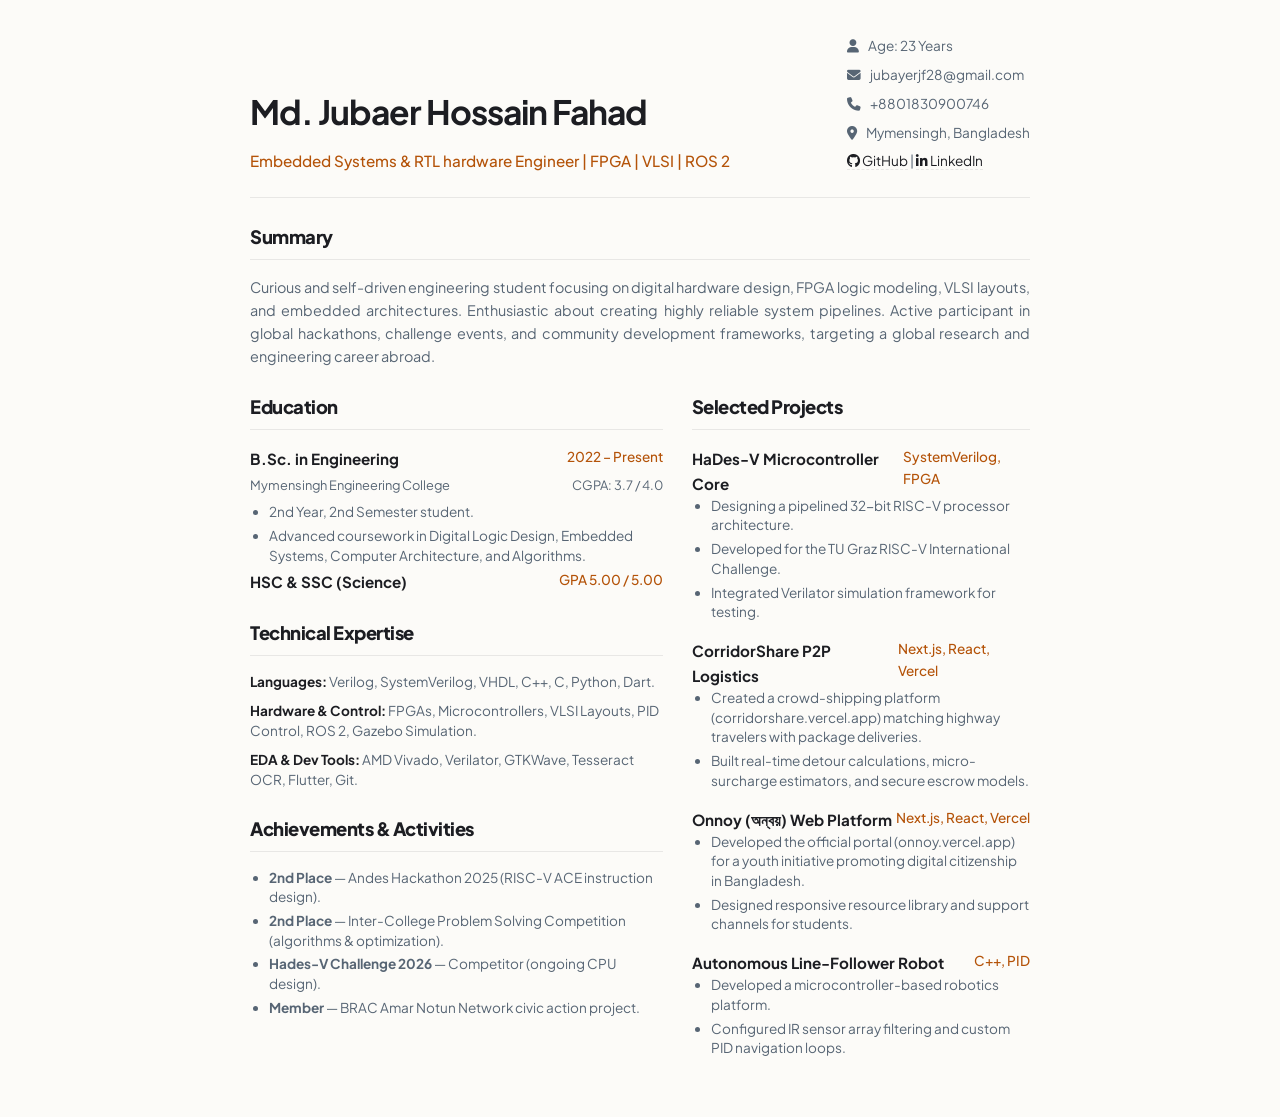
==== cv_print.html @ bd0b230e "Add print-optimized CV HTML template" ====
<!DOCTYPE html>
<html lang="en">
<head>
  <meta charset="UTF-8">
  <meta name="viewport" content="width=device-width, initial-scale=1.0">
  <title>Md. Jubaer Hossain Fahad - CV</title>
  
  <!-- FontAwesome Icons -->
  <link rel="stylesheet" href="https://cdnjs.cloudflare.com/ajax/libs/font-awesome/6.4.0/css/all.min.css">
  
  <!-- Link Custom Stylesheet -->
  <link rel="stylesheet" href="styles.css">
  
  <style>
    body {
      background: #fcfbf8 !important; /* Cream paper white for light theme */
      color: #111216 !important;
      padding: 0 !important;
      margin: 0 !important;
      display: flex;
      justify-content: center;
      align-items: flex-start;
      min-height: 100vh;
      font-family: "Plus Jakarta Sans", sans-serif;
    }
    
    .cv-paper {
      width: 100% !important;
      max-width: 850px !important;
      background: #fcfbf8 !important;
      border: none !important;
      border-radius: 0 !important;
      padding: 2.2rem !important; /* Slightly reduced padding */
      box-shadow: none !important;
    }

    .cv-header {
      padding-bottom: 1.5rem !important;
      margin-bottom: 1.5rem !important;
      gap: 1rem !important;
    }

    .cv-name-title h2 {
      font-size: 2.1rem !important;
    }

    .cv-section {
      margin-bottom: 1.5rem !important; /* Reduced section margins */
    }

    .cv-section-title {
      font-size: 1.15rem !important;
      padding-bottom: 0.4rem !important;
      margin-bottom: 1rem !important;
    }

    .cv-summary {
      font-size: 0.9rem !important;
      line-height: 1.6 !important;
    }

    .cv-grid {
      gap: 1.8rem !important; /* Slightly reduced column gap */
    }

    .cv-item {
      margin-bottom: 1rem !important; /* Reduced item margins */
    }

    .cv-item-header {
      font-size: 0.95rem !important;
    }

    .cv-item-sub {
      font-size: 0.8rem !important;
      margin-bottom: 0.4rem !important;
    }

    .cv-item-bullets li {
      font-size: 0.85rem !important;
      margin-bottom: 0.25rem !important;
      line-height: 1.45 !important;
    }

    .cv-skills-category {
      font-size: 0.85rem !important;
      margin-bottom: 0.6rem !important;
      line-height: 1.45 !important;
    }

    /* Print styling to optimize layout spacing */
    @media print {
      body {
        background: #ffffff !important;
      }
      .cv-paper {
        background: #ffffff !important;
        padding: 2rem !important;
      }
    }
  </style>
</head>
<body>
  <div class="cv-paper">
    <div class="cv-header">
      <div class="cv-name-title">
        <h2>Md. Jubaer Hossain Fahad</h2>
        <p>Embedded Systems & RTL hardware Engineer | FPGA | VLSI | ROS 2</p>
      </div>
      <div class="cv-meta">
        <div><i class="fa-solid fa-user" style="margin-right: 0.4rem;"></i> Age: 23 Years</div>
        <div><i class="fa-solid fa-envelope" style="margin-right: 0.4rem;"></i> jubayerjf28@gmail.com</div>
        <div><i class="fa-solid fa-phone" style="margin-right: 0.4rem;"></i> +8801830900746</div>
        <div><i class="fa-solid fa-location-dot" style="margin-right: 0.4rem;"></i> Mymensingh, Bangladesh</div>
        <div>
          <a href="https://github.com/JFJubayer" target="_blank" rel="noopener noreferrer"><i class="fa-brands fa-github"></i> GitHub</a> | 
          <a href="https://linkedin.com/in/jubaer-fahad-0aabab33a" target="_blank" rel="noopener noreferrer"><i class="fa-brands fa-linkedin-in"></i> LinkedIn</a>
        </div>
      </div>
    </div>

    <div class="cv-section">
      <div class="cv-section-title">Summary</div>
      <div class="cv-summary">
        Curious and self-driven engineering student focusing on digital hardware design, FPGA logic modeling, VLSI layouts, and embedded architectures. Enthusiastic about creating highly reliable system pipelines. Active participant in global hackathons, challenge events, and community development frameworks, targeting a global research and engineering career abroad.
      </div>
    </div>

    <div class="cv-grid">
      <div>
        <div class="cv-section">
          <div class="cv-section-title">Education</div>
          <div class="cv-item">
            <div class="cv-item-header">
              <span>B.Sc. in Engineering</span>
              <span>2022 – Present</span>
            </div>
            <div class="cv-item-sub">
              <span>Mymensingh Engineering College</span>
              <span>CGPA: 3.7 / 4.0</span>
            </div>
            <ul class="cv-item-bullets">
              <li>2nd Year, 2nd Semester student.</li>
              <li>Advanced coursework in Digital Logic Design, Embedded Systems, Computer Architecture, and Algorithms.</li>
            </ul>
          </div>
          <div class="cv-item" style="margin-top: -0.75rem;">
            <div class="cv-item-header">
              <span>HSC & SSC (Science)</span>
              <span>GPA 5.00 / 5.00</span>
            </div>
          </div>
        </div>

        <div class="cv-section">
          <div class="cv-section-title">Technical Expertise</div>
          <div class="cv-skills-category">
            <strong>Languages:</strong> Verilog, SystemVerilog, VHDL, C++, C, Python, Dart.
          </div>
          <div class="cv-skills-category">
            <strong>Hardware & Control:</strong> FPGAs, Microcontrollers, VLSI Layouts, PID Control, ROS 2, Gazebo Simulation.
          </div>
          <div class="cv-skills-category">
            <strong>EDA & Dev Tools:</strong> AMD Vivado, Verilator, GTKWave, Tesseract OCR, Flutter, Git.
          </div>
        </div>

        <div class="cv-section" style="margin-bottom: 0;">
          <div class="cv-section-title">Achievements & Activities</div>
          <ul class="cv-item-bullets">
            <li><strong>2nd Place</strong> — Andes Hackathon 2025 (RISC-V ACE instruction design).</li>
            <li><strong>2nd Place</strong> — Inter-College Problem Solving Competition (algorithms & optimization).</li>
            <li><strong>Hades-V Challenge 2026</strong> — Competitor (ongoing CPU design).</li>
            <li><strong>Member</strong> — BRAC Amar Notun Network civic action project.</li>
          </ul>
        </div>
      </div>

      <div>
        <div class="cv-section" style="margin-bottom: 0;">
          <div class="cv-section-title">Selected Projects</div>
          
          <div class="cv-item">
            <div class="cv-item-header">
              <span>HaDes-V Microcontroller Core</span>
              <span>SystemVerilog, FPGA</span>
            </div>
            <ul class="cv-item-bullets">
              <li>Designing a pipelined 32-bit RISC-V processor architecture.</li>
              <li>Developed for the TU Graz RISC-V International Challenge.</li>
              <li>Integrated Verilator simulation framework for testing.</li>
            </ul>
          </div>

          <div class="cv-item">
            <div class="cv-item-header">
              <span>CorridorShare P2P Logistics</span>
              <span>Next.js, React, Vercel</span>
            </div>
            <ul class="cv-item-bullets">
              <li>Created a crowd-shipping platform (corridorshare.vercel.app) matching highway travelers with package deliveries.</li>
              <li>Built real-time detour calculations, micro-surcharge estimators, and secure escrow models.</li>
            </ul>
          </div>

          <div class="cv-item">
            <div class="cv-item-header">
              <span>Onnoy (অন্বয়) Web Platform</span>
              <span>Next.js, React, Vercel</span>
            </div>
            <ul class="cv-item-bullets">
              <li>Developed the official portal (onnoy.vercel.app) for a youth initiative promoting digital citizenship in Bangladesh.</li>
              <li>Designed responsive resource library and support channels for students.</li>
            </ul>
          </div>

          <div class="cv-item" style="margin-bottom: 0;">
            <div class="cv-item-header">
              <span>Autonomous Line-Follower Robot</span>
              <span>C++, PID</span>
            </div>
            <ul class="cv-item-bullets">
              <li>Developed a microcontroller-based robotics platform.</li>
              <li>Configured IR sensor array filtering and custom PID navigation loops.</li>
            </ul>
          </div>
        </div>
      </div>
    </div>
  </div>
</body>
</html>
---- styles.css ----
/* ----------------------------------------------------
   HUMAN-CENTRIC STORYTELLING PORTFOLIO THEME
   ---------------------------------------------------- */

@import url('https://fonts.googleapis.com/css2?family=Plus+Jakarta+Sans:ital,wght@0,200..800;1,200..800&family=Inter:wght@300..900&family=JetBrains+Mono:ital,wght@0,100..800;1,100..800&display=swap');

:root {
  /* Warm Tactile Light Mode (Default) */
  --bg-base: #fcfbf8;           /* Cream paper white */
  --bg-surface: #f6f4ed;        /* Soft eggshell card background */
  --bg-panel: #edeae0;          /* Tactical gray-beige */
  --bg-panel-light: #e1ddce;    /* Active sub-cards */
  --bg-header: rgba(252, 251, 248, 0.85); /* Glass cream */
  --shadow-header: rgba(0, 0, 0, 0.05);  /* Light soft shadow */
  
  --color-bronze: #b45309;      /* Deeper amber-bronze for high contrast */
  --color-bronze-glow: rgba(180, 83, 9, 0.12);
  --color-terracotta: #9a3412;  /* Deeper terracotta-rust */
  --color-terracotta-glow: rgba(154, 52, 18, 0.12);
  --color-green: #047857;       /* Rich dark emerald green */
  --color-cream: #1e2025;       /* Inverted for text base */
  --color-accent-soft: rgba(180, 83, 9, 0.06);
  
  --text-main: #1c1d22;         /* Solid charcoal slate */
  --text-muted: #576574;        /* Dark gray sepia reading text */
  --text-dark: #fcfbf8;
  
  /* Typography */
  --font-heading: 'Plus Jakarta Sans', sans-serif;
  --font-body: 'Inter', sans-serif;
  --font-mono: 'JetBrains Mono', monospace;
  
  /* Layout tokens */
  --border-radius-sm: 6px;      /* Soft, human-friendly corners */
  --border-radius-md: 12px;
  --border-radius-lg: 20px;
  --transition-fast: 0.2s ease;
  --transition-normal: 0.4s cubic-bezier(0.16, 1, 0.3, 1);
  --container-max-width: 1200px;
  --panel-border: 1px solid rgba(0, 0, 0, 0.08);
  
  /* Dynamic Contrast Tokens */
  --badge-bg: rgba(0, 0, 0, 0.025);
  --badge-border: 1px solid rgba(0, 0, 0, 0.06);
  --dashed-border: 1px dashed rgba(0, 0, 0, 0.08);
  --border-heavy: 1.5px solid rgba(0, 0, 0, 0.08);
  --text-completed: rgba(0, 0, 0, 0.35);
  --bg-footer: #edeae0;
}

/* Dark mode custom variables */
.dark-theme {
  --bg-base: #111216;           /* Deep warm slate black */
  --bg-surface: #17191d;        /* Soft charcoal slate */
  --bg-panel: #1e2025;          /* Warm card gray-deck */
  --bg-panel-light: #262930;    /* Interactive elements */
  --bg-header: rgba(17, 18, 22, 0.85); /* Glass warm slate */
  --shadow-header: rgba(0, 0, 0, 0.4);  /* Deep dark shadow */
  
  --color-bronze: #d97706;      /* Main active bronze accent */
  --color-bronze-glow: rgba(217, 119, 6, 0.15);
  --color-terracotta: #c2410c;  /* Supporting warm terracotta orange */
  --color-terracotta-glow: rgba(194, 65, 12, 0.15);
  --color-green: #10b981;       /* Nominal green */
  --color-cream: #f8fafc;       /* Eggshell white text */
  --color-accent-soft: rgba(217, 119, 6, 0.06);
  
  --text-main: #f1f5f9;         /* Creamy warm white */
  --text-muted: #94a3b8;        /* Soft gray-blue readings */
  --text-dark: #111216;
  
  --panel-border: 1px solid rgba(255, 255, 255, 0.05);
  
  /* Dynamic Contrast Tokens */
  --badge-bg: rgba(255, 255, 255, 0.03);
  --badge-border: 1px solid rgba(255, 255, 255, 0.08);
  --dashed-border: 1px dashed rgba(255, 255, 255, 0.08);
  --border-heavy: 1.5px solid rgba(255, 255, 255, 0.08);
  --text-completed: rgba(255, 255, 255, 0.25);
  --bg-footer: #0d0d10;
}

/* Fluid transition rule for smooth theme swapping */
body, section, header, footer, .hud-panel, .project-card, .timeline-card, .blog-card, .cv-paper, .academic-box, .badge, .btn, a, h1, h2, h3, h4, h5, p, span, li, input, textarea {
  transition: background-color 0.4s ease, border-color 0.4s ease, color 0.4s ease, box-shadow 0.4s ease;
}

/* Theme toggle button styling (Light/Default Mode first) */
.theme-toggle-btn {
  background: rgba(0, 0, 0, 0.04);
  border: 1px solid rgba(0, 0, 0, 0.08);
  border-radius: var(--border-radius-sm);
  color: var(--text-muted);
  width: 34px;
  height: 34px;
  display: inline-flex;
  align-items: center;
  justify-content: center;
  cursor: pointer;
  transition: var(--transition-fast);
  margin: 0 0.5rem;
}

.theme-toggle-btn:hover {
  background: rgba(0, 0, 0, 0.08);
  color: var(--color-bronze);
  border-color: rgba(180, 83, 9, 0.25);
}

.dark-theme .theme-toggle-btn {
  background: rgba(255, 255, 255, 0.04);
  border: 1px solid rgba(255, 255, 255, 0.08);
  color: var(--text-muted);
}

.dark-theme .theme-toggle-btn:hover {
  background: rgba(255, 255, 255, 0.08);
  color: var(--color-bronze);
}

.mobile-theme-btn {
  width: 100%;
  height: 44px;
  display: flex;
  align-items: center;
  justify-content: center;
  gap: 0.6rem;
  font-family: var(--font-heading);
  font-weight: 600;
  font-size: 0.95rem;
  margin: 1rem 0 0 0;
}

/* ----------------------------------------------------
   BASE STYLES & RESET
   ---------------------------------------------------- */
* {
  box-sizing: border-box;
  margin: 0;
  padding: 0;
}

html {
  scroll-behavior: smooth;
  background-color: var(--bg-base);
  color: var(--text-main);
  font-family: var(--font-body);
  font-size: 16px;
  -webkit-font-smoothing: antialiased;
}

body {
  overflow-x: hidden;
  line-height: 1.65;
  background: var(--bg-base);
  position: relative;
}

h1, h2, h3, h4, h5, h6 {
  font-family: var(--font-heading);
  font-weight: 700;
  color: var(--text-main);
  letter-spacing: -0.5px;
}

a {
  color: inherit;
  text-decoration: none;
  transition: var(--transition-fast);
}

input, textarea, button {
  font-family: var(--font-body);
}

ul {
  list-style: none;
}

/* ----------------------------------------------------
   LAYOUT UTILITIES
   ---------------------------------------------------- */
.container {
  max-width: var(--container-max-width);
  margin: 0 auto;
  padding: 0 2rem;
}

section {
  padding: 8rem 0;
  position: relative;
  border-bottom: var(--panel-border);
  scroll-margin-top: 110px;
}

/* Section Title - Storytelling Design */
.section-title {
  font-family: var(--font-heading);
  font-size: clamp(2.2rem, 5vw, 3rem);
  font-weight: 800;
  margin-bottom: 4.5rem;
  position: relative;
  display: inline-block;
  color: var(--text-main);
  letter-spacing: -1px;
}

.section-title::after {
  content: '';
  position: absolute;
  left: 0;
  bottom: -8px;
  width: 45px;
  height: 3px;
  background: var(--color-bronze);
  border-radius: 20px;
}

.grid-2 {
  display: grid;
  grid-template-columns: 1fr;
  gap: 4rem;
}

@media (min-width: 768px) {
  .grid-2 {
    grid-template-columns: 1fr 1fr;
    align-items: center;
  }
}

.grid-3 {
  display: grid;
  grid-template-columns: 1fr;
  gap: 2.5rem;
}

@media (min-width: 768px) {
  .grid-3 {
    grid-template-columns: repeat(2, 1fr);
  }
}

@media (min-width: 1024px) {
  .grid-3 {
    grid-template-columns: repeat(3, 1fr);
  }
}

/* ----------------------------------------------------
   SCROLL REVEAL ANIMATIONS
   ---------------------------------------------------- */
.reveal {
  opacity: 0;
  transform: translateY(25px);
  transition: opacity 0.8s cubic-bezier(0.16, 1, 0.3, 1), transform 0.8s cubic-bezier(0.16, 1, 0.3, 1);
}

.reveal.active {
  opacity: 1;
  transform: translateY(0);
}

.reveal-delay-1 { transition-delay: 0.1s; }
.reveal-delay-2 { transition-delay: 0.2s; }
.reveal-delay-3 { transition-delay: 0.3s; }

/* ----------------------------------------------------
   ORGANIC DECK PANELS & CARDS
   ---------------------------------------------------- */
.hud-panel {
  background: var(--bg-surface);
  border: var(--panel-border);
  box-shadow: 0 10px 30px rgba(0, 0, 0, 0.2);
  border-radius: var(--border-radius-lg);
  padding: 2.5rem;
  transition: transform var(--transition-normal), box-shadow var(--transition-normal), border-color var(--transition-fast);
  position: relative;
}

.hud-panel:hover {
  transform: translateY(-4px);
  border-color: rgba(217, 119, 6, 0.2);
  box-shadow: 0 15px 40px rgba(0, 0, 0, 0.3), 0 0 25px rgba(217, 119, 6, 0.03);
}

/* ----------------------------------------------------
   CUSTOM BADGES & BUTTONS
   ---------------------------------------------------- */
.badge {
  display: inline-flex;
  align-items: center;
  padding: 0.45rem 0.9rem;
  font-size: 0.82rem;
  font-weight: 500;
  border-radius: 30px;
  background: var(--badge-bg);
  border: var(--badge-border);
  margin-right: 0.5rem;
  margin-bottom: 0.5rem;
  transition: var(--transition-fast);
  color: var(--text-muted);
}

.badge i {
  margin-right: 0.5rem;
  color: var(--color-bronze);
}

.badge-cyan {
  border-color: rgba(217, 119, 6, 0.2);
  color: var(--color-bronze);
  background: var(--color-accent-soft);
}

.badge-coral {
  border-color: rgba(194, 65, 12, 0.2);
  color: var(--color-terracotta);
  background: rgba(194, 65, 12, 0.05);
}

.badge-gold {
  border-color: rgba(217, 119, 6, 0.2);
  color: var(--text-main);
  background: var(--color-accent-soft);
}

.btn {
  display: inline-flex;
  align-items: center;
  justify-content: center;
  gap: 0.75rem;
  padding: 0.9rem 1.8rem;
  font-family: var(--font-heading);
  font-size: 0.88rem;
  font-weight: 700;
  border-radius: var(--border-radius-md);
  cursor: pointer;
  transition: var(--transition-normal);
  border: 1.5px solid transparent;
}

.btn-primary {
  background: var(--color-bronze);
  color: var(--color-cream);
  box-shadow: 0 4px 15px rgba(217, 119, 6, 0.25);
}

.btn-primary:hover {
  background: #f59e0b; /* Lighter warm amber */
  transform: translateY(-2px);
  box-shadow: 0 8px 25px rgba(217, 119, 6, 0.4);
}

.btn-secondary {
  background: transparent;
  color: var(--text-main);
  border: var(--panel-border);
}

.btn-secondary:hover {
  background: var(--bg-panel-light);
  border-color: var(--text-main);
  transform: translateY(-2px);
}

.btn-text {
  background: transparent;
  color: var(--color-bronze);
  font-weight: 700;
  padding: 0.5rem 0;
  border-bottom: 1.5px solid transparent;
  display: inline-flex;
  align-items: center;
  gap: 0.5rem;
}

.btn-text:hover {
  border-bottom-color: var(--color-bronze);
  gap: 0.85rem;
}

/* ----------------------------------------------------
   NAVIGATION BAR & HUMAN TICKER
   ---------------------------------------------------- */
header {
  position: fixed;
  top: 0;
  left: 0;
  width: 100%;
  z-index: 1000;
  padding: 1.5rem 0;
  background: var(--bg-header);
  backdrop-filter: blur(15px);
  border-bottom: var(--panel-border);
  transition: var(--transition-normal);
}

header.scrolled {
  padding: 1rem 0;
  box-shadow: 0 10px 35px var(--shadow-header);
}

.nav-container {
  display: flex;
  justify-content: space-between;
  align-items: center;
}

.logo {
  font-family: var(--font-heading);
  font-size: 1.6rem;
  font-weight: 800;
  letter-spacing: -1px;
  color: var(--text-main);
}

.logo span {
  color: var(--color-bronze);
}

.nav-menu {
  display: none;
}

@media (min-width: 1024px) {
  .nav-menu {
    display: flex;
    gap: 2.2rem;
    align-items: center;
  }
}

.nav-link {
  font-weight: 600;
  font-size: 0.9rem;
  color: var(--text-muted);
  position: relative;
  padding: 0.4rem 0;
}

.nav-link::after {
  content: '';
  position: absolute;
  bottom: 0;
  left: 50%;
  width: 0;
  height: 2px;
  background: var(--color-bronze);
  transition: var(--transition-fast);
  transform: translateX(-50%);
}

.nav-link:hover, .nav-link.active {
  color: var(--text-main);
}

.nav-link.active::after {
  width: 35%;
}

/* Scrolling Human Status Ticker below navbar */
.hud-ticker {
  position: absolute;
  bottom: -23px;
  left: 0;
  width: 100%;
  height: 22px;
  background: var(--bg-surface);
  border-bottom: var(--panel-border);
  display: flex;
  align-items: center;
  overflow: hidden;
}

.ticker-wrap {
  width: 100%;
  overflow: hidden;
  position: relative;
}

.ticker-scroll {
  display: flex;
  white-space: nowrap;
  animation: marquee 25s linear infinite;
  gap: 3rem;
  padding-left: 2rem;
}

@keyframes marquee {
  0% { transform: translate3d(0, 0, 0); }
  100% { transform: translate3d(-50%, 0, 0); }
}

.ticker-item {
  font-family: var(--font-mono);
  font-size: 0.72rem;
  color: var(--text-muted);
  font-weight: 500;
  text-transform: uppercase;
  letter-spacing: 1.5px;
  display: flex;
  align-items: center;
  gap: 0.5rem;
}

.ticker-item i {
  color: var(--color-bronze);
  font-size: 0.6rem;
}

/* Mobile navigation drawer */
.burger {
  display: block;
  cursor: pointer;
  border: none;
  background: transparent;
  z-index: 1001;
}

@media (min-width: 1024px) {
  .burger {
    display: none;
  }
}

.burger div {
  width: 22px;
  height: 2px;
  background-color: var(--text-main);
  margin: 5px;
  transition: var(--transition-normal);
}

.burger.toggle .line1 { transform: rotate(-45deg) translate(-5px, 5px); }
.burger.toggle .line2 { opacity: 0; }
.burger.toggle .line3 { transform: rotate(45deg) translate(-5px, -5px); }

.mobile-nav {
  position: fixed;
  top: 0;
  right: -100%;
  height: 100vh;
  width: 100%;
  max-width: 280px;
  background: var(--bg-surface);
  border-left: var(--panel-border);
  z-index: 999;
  display: flex;
  flex-direction: column;
  justify-content: center;
  align-items: center;
  gap: 2rem;
  box-shadow: -10px 0 35px var(--shadow-header);
  transition: var(--transition-normal);
}

.mobile-nav.active {
  right: 0;
}

.mobile-nav .nav-link {
  font-size: 1.25rem;
}

/* Floating CV Resume link button */
.fab-cv {
  position: fixed;
  bottom: 2rem;
  right: 2rem;
  z-index: 99;
  width: 50px;
  height: 50px;
  border-radius: 50%;
  background: var(--color-bronze);
  box-shadow: 0 4px 20px var(--color-bronze-glow);
  display: flex;
  align-items: center;
  justify-content: center;
  color: var(--color-cream);
  font-size: 1.25rem;
  cursor: pointer;
  transition: var(--transition-normal);
  border: none;
  opacity: 0;
  transform: translateY(20px) scale(0.8);
  pointer-events: none;
}

.fab-cv.visible {
  opacity: 1;
  transform: translateY(0) scale(1);
  pointer-events: auto;
}

.fab-cv:hover {
  background: #f59e0b;
  transform: translateY(-4px) scale(1.05);
  box-shadow: 0 8px 25px rgba(217, 119, 6, 0.4);
}

.fab-tooltip {
  position: absolute;
  right: 65px;
  background: var(--bg-panel);
  color: var(--text-main);
  padding: 0.5rem 1rem;
  font-size: 0.78rem;
  border-radius: var(--border-radius-sm);
  white-space: nowrap;
  opacity: 0;
  transform: translateX(10px);
  transition: var(--transition-fast);
  pointer-events: none;
  border: 1px solid rgba(255, 255, 255, 0.08);
}

.fab-cv:hover .fab-tooltip {
  opacity: 1;
  transform: translateX(0);
}

/* ----------------------------------------------------
   1. HERO SECTION
   ---------------------------------------------------- */
#hero {
  min-height: 100vh;
  display: flex;
  align-items: center;
  justify-content: center;
  padding-top: 8rem;
  background: radial-gradient(circle at 75% 30%, rgba(217, 119, 6, 0.06) 0%, var(--bg-base) 80%);
  overflow: hidden;
}

#particles-canvas {
  position: absolute;
  top: 0;
  left: 0;
  width: 100%;
  height: 100%;
  z-index: 1;
  pointer-events: none;
  opacity: 0.4;
}

.hero-container {
  position: relative;
  z-index: 2;
  display: flex;
  flex-direction: column-reverse;
  gap: 3.5rem;
  align-items: center;
  width: 100%;
}

@media (min-width: 1024px) {
  .hero-container {
    flex-direction: row;
    justify-content: space-between;
    gap: 3rem;
  }
}

.hero-content {
  flex: 1.2;
  text-align: center;
}

@media (min-width: 1024px) {
  .hero-content {
    text-align: left;
  }
}

.hero-tag {
  font-family: var(--font-mono);
  color: var(--color-bronze);
  text-transform: uppercase;
  font-weight: 700;
  letter-spacing: 2px;
  font-size: 0.85rem;
  margin-bottom: 1.25rem;
  display: block;
}

.hero-title {
  font-size: clamp(2.8rem, 6.5vw, 4.5rem);
  font-weight: 800;
  margin-bottom: 1rem;
  line-height: 1.15;
  letter-spacing: -2px;
}

.hero-title span {
  display: block;
  font-weight: 300;
  color: var(--text-muted);
  font-size: 0.55em;
  letter-spacing: -1px;
  margin-top: 0.5rem;
}

.typewriter-wrapper {
  min-height: 35px;
  margin-bottom: 2rem;
}

.typewriter-text {
  font-size: clamp(1.2rem, 3vw, 1.75rem);
  font-family: var(--font-heading);
  color: var(--color-bronze);
  font-weight: 600;
  border-right: 2px solid var(--color-bronze);
  white-space: nowrap;
  animation: cursor-blink 0.8s step-end infinite;
  padding-right: 5px;
}

.hero-tagline {
  font-size: clamp(1.1rem, 2.5vw, 1.35rem);
  color: var(--text-muted);
  margin-bottom: 3rem;
  max-width: 600px;
  line-height: 1.7;
  font-weight: 400;
}

.hero-actions {
  display: flex;
  flex-wrap: wrap;
  gap: 1.25rem;
  justify-content: center;
  margin-bottom: 3rem;
}

@media (min-width: 1024px) {
  .hero-actions {
    justify-content: flex-start;
  }
}

.hero-socials {
  display: flex;
  gap: 1.25rem;
  justify-content: center;
}

@media (min-width: 1024px) {
  .hero-socials {
    justify-content: flex-start;
  }
}

.social-icon {
  width: 44px;
  height: 44px;
  border-radius: 50%;
  border: var(--panel-border);
  background: var(--bg-panel-light);
  display: flex;
  align-items: center;
  justify-content: center;
  font-size: 1.15rem;
  color: var(--text-muted);
  transition: var(--transition-normal);
}

.social-icon:hover {
  border-color: var(--color-bronze);
  color: var(--text-main);
  transform: translateY(-4px);
  background: var(--color-accent-soft);
  box-shadow: 0 5px 15px rgba(217, 119, 6, 0.15);
}

/* Right side Hero profile photo layout */
.hero-avatar {
  flex: 0.8;
  display: flex;
  justify-content: center;
}

.avatar-wrapper {
  position: relative;
  width: 260px;
  height: 260px;
  border-radius: var(--border-radius-lg);
  padding: 8px;
  background: linear-gradient(135deg, rgba(255,255,255,0.08) 0%, rgba(255,255,255,0.02) 100%);
  border: var(--panel-border);
  box-shadow: 0 15px 40px rgba(0, 0, 0, 0.4);
}

@media (min-width: 1200px) {
  .avatar-wrapper {
    width: 300px;
    height: 300px;
  }
}

.avatar-inner {
  width: 100%;
  height: 100%;
  border-radius: calc(var(--border-radius-lg) - 4px);
  overflow: hidden;
}

.avatar-inner img {
  width: 100%;
  height: 100%;
  object-fit: cover;
  filter: contrast(102%) brightness(98%);
  transition: transform var(--transition-normal);
}

.avatar-wrapper:hover .avatar-inner img {
  transform: scale(1.03);
}

/* ----------------------------------------------------
   2. ABOUT ME SECTION
   ---------------------------------------------------- */
#about {
  background: var(--bg-surface);
}

.about-visual {
  display: flex;
  justify-content: center;
}

.about-image-frame {
  position: relative;
  width: 90%;
  max-width: 320px;
  aspect-ratio: 1;
  border-radius: var(--border-radius-lg);
  overflow: hidden;
  box-shadow: 0 20px 45px rgba(0, 0, 0, 0.3);
}

.about-image-frame img {
  width: 100%;
  height: 100%;
  object-fit: cover;
}

.about-image-frame::after {
  content: '';
  position: absolute;
  top: 15px; left: 15px; right: -15px; bottom: -15px;
  border: 2px solid var(--color-bronze);
  border-radius: var(--border-radius-lg);
  z-index: -1;
  transition: var(--transition-normal);
}

.about-image-frame:hover::after {
  transform: translate(-6px, -6px);
}

.about-content {
  display: flex;
  flex-direction: column;
  justify-content: center;
}

.about-bio {
  font-size: 1.05rem;
  color: var(--text-muted);
  margin-bottom: 2rem;
  text-align: justify;
}

.about-bio p {
  margin-bottom: 1.2rem;
}

.about-bio strong {
  color: var(--text-main);
}

.about-quote {
  font-family: var(--font-heading);
  font-size: 1.6rem;
  font-style: italic;
  color: var(--color-bronze);
  border-left: 3px solid var(--color-bronze);
  padding-left: 1.5rem;
  margin: 2rem 0;
  line-height: 1.55;
  font-weight: 500;
}

.about-badges {
  display: flex;
  flex-wrap: wrap;
  gap: 0.65rem;
  margin-top: 1rem;
}

/* About Specs HUD Panel */
.about-specs-hud {
  padding: 1.5rem;
  background: var(--bg-panel);
  border: var(--panel-border);
  border-radius: var(--border-radius-lg);
  box-shadow: 0 10px 30px rgba(0, 0, 0, 0.1);
  margin-top: 2rem;
  width: 90%;
  max-width: 320px;
}

.hud-specs-list {
  display: flex;
  flex-direction: column;
  gap: 0.75rem;
  margin-top: 1rem;
}

.hud-spec-item {
  display: flex;
  justify-content: space-between;
  font-family: var(--font-mono);
  font-size: 0.8rem;
  border-bottom: var(--dashed-border);
  padding-bottom: 0.4rem;
}

.hud-spec-item:last-child {
  border-bottom: none;
  padding-bottom: 0;
}

.spec-label {
  color: var(--text-muted);
}

.spec-value {
  color: var(--text-main);
  font-weight: 700;
}

.spec-value.green-text {
  color: var(--color-green);
}

/* About Section Interactive Tabs */
.about-tabs {
  display: flex;
  gap: 0.5rem;
  margin-bottom: 2rem;
  border-bottom: var(--panel-border);
  padding-bottom: 0.75rem;
  flex-wrap: wrap;
}

.about-tab-btn {
  background: transparent;
  border: none;
  padding: 0.6rem 1.2rem;
  font-family: var(--font-heading);
  font-size: 0.9rem;
  font-weight: 600;
  color: var(--text-muted);
  border-radius: var(--border-radius-sm);
  cursor: pointer;
  display: inline-flex;
  align-items: center;
  gap: 0.5rem;
  transition: var(--transition-fast);
}

.about-tab-btn i {
  font-size: 0.85rem;
}

.about-tab-btn:hover {
  color: var(--color-bronze);
  background: var(--bg-panel);
}

.about-tab-btn.active {
  color: var(--color-bronze);
  background: var(--bg-panel-light);
  box-shadow: inset 0 0 5px rgba(0,0,0,0.05);
}

.about-tab-pane {
  display: none;
  animation: fadeIn 0.4s ease;
}

.about-tab-pane.active {
  display: block;
}

/* Hardware & Life Grid Layout */
.hardware-grid {
  display: grid;
  grid-template-columns: 1fr;
  gap: 1rem;
  margin-top: 1.5rem;
}

.hard-item {
  display: flex;
  align-items: start;
  gap: 0.75rem;
  font-size: 0.95rem;
  color: var(--text-muted);
  line-height: 1.5;
}

.hard-item i {
  color: var(--color-bronze);
  margin-top: 0.2rem;
  font-size: 0.9rem;
}

.about-badges .badge {
  font-size: 0.88rem;
  padding: 0.55rem 1.1rem;
  border-radius: 30px;
}

/* ----------------------------------------------------
   3. SKILLS & NARRATIVE TABS SECTION
   ---------------------------------------------------- */
#skills {
  background: var(--bg-base);
}

.skills-split-layout {
  display: grid;
  grid-template-columns: 1fr;
  gap: 4rem;
}

@media (min-width: 1024px) {
  .skills-split-layout {
    grid-template-columns: 1.1fr 1fr;
    align-items: start;
  }
}

.grid-2-skills {
  display: flex;
  flex-direction: column;
  gap: 2.5rem;
}

.skill-card h3 {
  font-size: 1.4rem;
  margin-bottom: 1.5rem;
  letter-spacing: -0.5px;
  text-transform: capitalize;
}

.skill-list {
  display: flex;
  flex-direction: column;
  gap: 1.25rem;
}

.skill-item {
  display: flex;
  flex-direction: column;
  gap: 0.5rem;
}

.skill-info {
  display: flex;
  justify-content: space-between;
  font-size: 0.92rem;
  font-weight: 500;
}

.skill-name {
  color: var(--text-main);
}

.skill-level-text {
  color: var(--color-bronze);
  font-size: 0.85rem;
}

.skill-bar {
  height: 6px;
  background: rgba(255, 255, 255, 0.04);
  border-radius: 10px;
  overflow: hidden;
  border: 1px solid rgba(255, 255, 255, 0.05);
}

.skill-progress {
  height: 100%;
  background: linear-gradient(90deg, var(--color-bronze), #fbbf24);
  width: 0;
  border-radius: 10px;
  transition: width 1.5s cubic-bezier(0.16, 1, 0.3, 1);
}

/* HDL Waveform Simulator Styles */
.simulator-panel {
  display: flex;
  flex-direction: column;
  gap: 1.25rem;
  height: 100%;
}

.panel-header-story {
  display: flex;
  flex-direction: column;
  gap: 0.6rem;
}

.panel-title-story {
  font-family: var(--font-heading);
  font-size: 1.5rem;
  font-weight: 800;
  color: var(--text-main);
  letter-spacing: -0.5px;
  display: flex;
  align-items: center;
  gap: 0.6rem;
}

.panel-title-story i {
  color: var(--color-bronze);
  font-size: 1.25rem;
}

.panel-title-story span {
  color: var(--color-bronze);
}

.sim-tabs {
  display: flex;
  gap: 0.5rem;
  flex-wrap: wrap;
}

.sim-tab-btn {
  background: rgba(255, 255, 255, 0.02);
  border: 1px solid rgba(255, 255, 255, 0.08);
  border-radius: var(--border-radius-sm);
  color: var(--text-muted);
  padding: 0.5rem 0.8rem;
  font-family: var(--font-heading);
  font-size: 0.8rem;
  font-weight: 600;
  cursor: pointer;
  transition: var(--transition-fast);
}

.sim-tab-btn:hover {
  background: rgba(255, 255, 255, 0.05);
  color: var(--text-main);
  border-color: rgba(255, 255, 255, 0.15);
}

.sim-tab-btn.active {
  background: var(--color-accent-soft);
  color: var(--color-bronze);
  border-color: rgba(217, 119, 6, 0.25);
}

.sim-code-wrapper {
  background: rgba(17, 18, 22, 0.7);
  border: 1px solid rgba(255, 255, 255, 0.06);
  border-radius: var(--border-radius-md);
  padding: 0.8rem 1.2rem;
  font-family: var(--font-mono);
  font-size: 0.78rem;
  color: #a5d6ff;
  overflow-x: auto;
  line-height: 1.55;
  box-shadow: inset 0 0 10px rgba(0, 0, 0, 0.2);
}

.waveform-screen {
  background: #0b0c10;
  border: 1.5px solid rgba(255, 255, 255, 0.08);
  border-radius: var(--border-radius-md);
  padding: 0.4rem;
  position: relative;
  overflow: hidden;
  box-shadow: inset 0 0 15px rgba(217, 119, 6, 0.03), 0 5px 15px rgba(0,0,0,0.3);
}

.waveform-screen::before {
  content: '';
  position: absolute;
  top: 0; left: 0; right: 0; bottom: 0;
  background: linear-gradient(rgba(18, 16, 16, 0) 50%, rgba(0, 0, 0, 0.25) 50%), linear-gradient(90deg, rgba(255, 0, 0, 0.03), rgba(0, 255, 0, 0.01), rgba(0, 0, 255, 0.03));
  background-size: 100% 4px, 6px 100%;
  pointer-events: none;
  z-index: 10;
}

#waveform-canvas {
  width: 100%;
  height: 190px;
  display: block;
  background: transparent;
}

.sim-controls {
  display: flex;
  align-items: center;
  justify-content: space-between;
  margin-top: 0.25rem;
}

.sim-status-led {
  display: flex;
  align-items: center;
  gap: 0.5rem;
  font-family: var(--font-mono);
  font-size: 0.75rem;
  color: var(--text-muted);
}

.led-dot {
  width: 8px;
  height: 8px;
  border-radius: 50%;
  background: #ef4444; /* standing by red */
  box-shadow: 0 0 8px #ef4444;
  transition: all 0.3s ease;
}

.led-dot.running {
  background: #10b981;
  box-shadow: 0 0 10px #10b981;
  animation: pulse-led 0.8s infinite alternate;
}

@keyframes pulse-led {
  0% { opacity: 0.5; }
  100% { opacity: 1; }
}

/* ----------------------------------------------------
   4. PROJECTS SECTION
   ---------------------------------------------------- */
#projects {
  background: var(--bg-surface);
}

.projects-grid {
  display: grid;
  grid-template-columns: 1fr;
  gap: 2.5rem;
}

@media (min-width: 768px) {
  .projects-grid {
    grid-template-columns: repeat(2, 1fr);
  }
}

@media (min-width: 1024px) {
  .projects-grid {
    grid-template-columns: repeat(3, 1fr);
  }
}

.project-card {
  background: var(--bg-panel);
  border: var(--panel-border);
  border-radius: var(--border-radius-md);
  overflow: hidden;
  display: flex;
  flex-direction: column;
  transition: var(--transition-normal);
  height: 100%;
}

.project-card:hover {
  transform: translateY(-5px);
  border-color: rgba(217, 119, 6, 0.2);
  box-shadow: 0 12px 30px rgba(0, 0, 0, 0.3);
}

.project-img-wrapper {
  height: 180px;
  width: 100%;
  position: relative;
  background: linear-gradient(135deg, #222329 0%, #151619 100%);
  display: flex;
  align-items: center;
  justify-content: center;
  overflow: hidden;
  border-bottom: 1px solid rgba(255, 255, 255, 0.03);
}

.project-mini-canvas {
  width: 100%;
  height: 100%;
  display: block;
  background: transparent;
  transition: transform 0.4s ease;
}

.project-card:hover .project-mini-canvas {
  transform: scale(1.05);
}

.project-status {
  position: absolute;
  top: 1rem;
  right: 1rem;
  background: var(--badge-bg);
  border: var(--badge-border);
  color: var(--text-muted);
  padding: 0.25rem 0.75rem;
  border-radius: 30px;
  font-size: 0.72rem;
  font-weight: 600;
  text-transform: uppercase;
  letter-spacing: 0.5px;
}

.project-status.ongoing {
  background: var(--color-accent-soft);
  color: var(--color-bronze);
  border-color: rgba(217, 119, 6, 0.2);
}

.project-body {
  padding: 2rem;
  display: flex;
  flex-direction: column;
  flex-grow: 1;
}

.project-title {
  font-size: 1.25rem;
  margin-bottom: 0.75rem;
  letter-spacing: -0.5px;
}

.project-desc {
  font-size: 0.92rem;
  color: var(--text-muted);
  margin-bottom: 1.5rem;
  line-height: 1.6;
  flex-grow: 1;
  text-align: justify;
}

.project-tags {
  display: flex;
  flex-wrap: wrap;
  gap: 0.3rem;
  margin-bottom: 1.5rem;
}

.project-tags .badge {
  font-size: 0.75rem;
  padding: 0.35rem 0.75rem;
  margin-right: 0.15rem;
  margin-bottom: 0.15rem;
}

.project-link {
  font-size: 0.88rem;
  color: var(--color-bronze);
  font-weight: 700;
  display: inline-flex;
  align-items: center;
  gap: 0.5rem;
}

.project-link:hover {
  color: var(--text-main);
}

/* ----------------------------------------------------
   5. ACHIEVEMENTS SECTION
   ---------------------------------------------------- */
#achievements {
  background: var(--bg-base);
}

.timeline {
  position: relative;
  max-width: 800px;
  margin: 0 auto;
  display: flow-root;
}

.timeline::after {
  content: '';
  position: absolute;
  width: 2px;
  background: var(--color-bronze);
  opacity: 0.25;
  top: 0; bottom: 0;
  left: 50%;
  margin-left: -1px;
}

.timeline-item {
  padding: 1.5rem 0;
  position: relative;
  width: 50%;
  clear: both;
}

.timeline-item-left {
  float: left;
  padding-right: 3rem;
}

.timeline-item-right {
  float: right;
  padding-left: 3rem;
}

.timeline-dot {
  width: 14px;
  height: 14px;
  border-radius: 50%;
  background: var(--bg-base);
  border: 2px solid var(--color-bronze);
  position: absolute;
  top: 2rem;
  left: 50%;
  margin-left: -7px;
  z-index: 10;
  box-shadow: 0 0 10px rgba(217, 119, 6, 0.3);
}

.timeline-card {
  background: var(--bg-surface);
  border: var(--panel-border);
  padding: 2rem;
  border-radius: var(--border-radius-md);
  box-shadow: 0 5px 20px rgba(0, 0, 0, 0.15);
}

.timeline-date {
  font-family: var(--font-mono);
  font-size: 0.82rem;
  color: var(--color-bronze);
  font-weight: 700;
  margin-bottom: 0.5rem;
  display: block;
}

.timeline-card h3 {
  font-size: 1.2rem;
  margin-bottom: 0.75rem;
  letter-spacing: -0.5px;
}

.timeline-card p {
  font-size: 0.9rem;
  color: var(--text-muted);
  line-height: 1.6;
  text-align: justify;
}

@media (max-width: 767px) {
  .timeline::after {
    left: 20px;
  }
  .timeline-item {
    width: 100%;
    float: none;
    padding-left: 3rem;
    padding-right: 0;
  }
  .timeline-dot {
    left: 20px;
  }
}

/* ----------------------------------------------------
   6. ACADEMIC SECTION
   ---------------------------------------------------- */
#academic {
  background: var(--bg-surface);
}

#academic .section-title {
  margin-bottom: 2.5rem;
}

.academic-grid {
  display: grid;
  grid-template-columns: 1fr;
  gap: 2.5rem;
  align-items: start;
  width: 100%;
}

@media (min-width: 768px) {
  .academic-grid {
    grid-template-columns: 320px 1fr;
    gap: 4rem;
  }
}

/* Academic Section Interactive Tabs */
.academic-visual {
  display: flex;
  flex-direction: column;
  justify-content: start;
  align-items: flex-start;
  width: 100%;
  perspective: 1000px;
}

#academicFrame {
  width: 100% !important;
}

.academic-specs-hud {
  padding: 1.5rem;
  background: var(--bg-panel);
  border: var(--panel-border);
  border-radius: var(--border-radius-lg);
  box-shadow: 0 10px 30px rgba(0, 0, 0, 0.1);
  width: 100%;
  max-width: 320px;
}

/* Step Timeline styling */
.academic-steps {
  position: relative;
  padding-left: 2.5rem;
  margin-top: 1.5rem;
}

/* Connecting vertical line */
.academic-steps::before {
  content: '';
  position: absolute;
  left: 0.85rem;
  top: 0.5rem;
  bottom: 0.5rem;
  width: 2px;
  background: var(--panel-border);
  opacity: 0.5;
}

.academic-step-item {
  position: relative;
  margin-bottom: 2.2rem;
}

.academic-step-item:last-child {
  margin-bottom: 0;
}

.step-node {
  position: absolute;
  left: -2.5rem;
  top: 0.15rem;
  width: 1.8rem;
  height: 1.8rem;
  border-radius: 50%;
  background: var(--bg-panel-light);
  border: 2px solid var(--color-bronze);
  display: flex;
  align-items: center;
  justify-content: center;
  font-family: var(--font-mono);
  font-size: 0.75rem;
  font-weight: 700;
  color: var(--color-bronze);
  box-shadow: 0 0 10px var(--color-bronze-glow);
  z-index: 2;
}

.step-node.warning-node {
  border-color: var(--color-terracotta);
  color: var(--color-terracotta);
  box-shadow: 0 0 10px var(--color-terracotta-glow);
}

.step-card {
  background: var(--bg-panel-light);
  border: var(--panel-border);
  border-radius: var(--border-radius-md);
  padding: 1.25rem 1.5rem;
  transition: transform 0.2s ease, border-color 0.2s ease;
}

.step-card:hover {
  transform: translateX(4px);
  border-color: var(--color-bronze);
}

.step-card-header {
  display: flex;
  flex-wrap: wrap;
  align-items: center;
  gap: 0.6rem;
  margin-bottom: 0.65rem;
}

.step-card-header h4 {
  font-family: var(--font-heading);
  font-size: 1.05rem;
  font-weight: 700;
  color: var(--text-main);
  margin-right: auto;
}

.step-card p {
  font-size: 0.92rem;
  color: var(--text-muted);
  line-height: 1.5;
  margin-bottom: 0;
}

/* Silicon Chip Visual Element */
.chip-container {
  width: 100%;
  height: 100%;
  background: radial-gradient(circle at center, #24252a 0%, #151619 100%);
  display: flex;
  justify-content: center;
  align-items: center;
  position: relative;
  z-index: 2;
  border-radius: var(--border-radius-lg);
  overflow: hidden;
  border: 1px solid rgba(255, 255, 255, 0.05);
}

.light-theme .chip-container {
  background: radial-gradient(circle at center, #2d2f36 0%, #1d1e22 100%);
}

.chip-silicon {
  width: 75%;
  height: 75%;
  background: #1c1d22;
  border-radius: var(--border-radius-md);
  border: 3px solid #2d2f36;
  position: relative;
  display: flex;
  justify-content: center;
  align-items: center;
  box-shadow: inset 0 0 20px rgba(0, 0, 0, 0.8), 0 5px 15px rgba(0, 0, 0, 0.5);
}

.light-theme .chip-silicon {
  background: #1f2025;
  border-color: #383a42;
}

.chip-pins {
  position: absolute;
  display: flex;
  justify-content: space-around;
}

.chip-pins span {
  background: linear-gradient(to bottom, #d97706, #b45309);
  border-radius: 1px;
}

.left-pins, .right-pins {
  flex-direction: column;
  height: 70%;
  width: 15px;
}

.left-pins {
  left: -12px;
}
.right-pins {
  right: -12px;
}

.left-pins span, .right-pins span {
  width: 12px;
  height: 3px;
}

.top-pins, .bottom-pins {
  flex-direction: row;
  width: 70%;
  height: 15px;
}

.top-pins {
  top: -12px;
}
.bottom-pins {
  bottom: -12px;
}

.top-pins span, .bottom-pins span {
  width: 3px;
  height: 12px;
}

/* Chip Core */
.chip-core {
  text-align: center;
  color: #edeae0;
  font-family: var(--font-mono);
  z-index: 5;
  pointer-events: none;
}

.chip-logo {
  font-size: 1.8rem;
  color: var(--color-bronze);
  margin-bottom: 0.5rem;
  animation: pulse-glow 2s infinite alternate;
}

.chip-title {
  font-size: 0.85rem;
  font-weight: 800;
  letter-spacing: 1px;
  color: #fcfbf8;
  margin-bottom: 0.2rem;
}

.chip-subtitle {
  font-size: 0.65rem;
  color: var(--text-muted);
  letter-spacing: 0.5px;
  margin-bottom: 0.4rem;
}

.chip-serial {
  font-size: 0.55rem;
  color: var(--color-bronze);
  border: 1px solid var(--color-bronze);
  padding: 0.1rem 0.3rem;
  border-radius: 3px;
  display: inline-block;
}

.chip-led {
  position: absolute;
  top: 10px;
  right: 10px;
  width: 6px;
  height: 6px;
  border-radius: 50%;
  background: var(--color-bronze);
  box-shadow: 0 0 8px var(--color-bronze);
  animation: blink-led 1s infinite alternate;
}

@keyframes blink-led {
  0% { opacity: 0.3; }
  100% { opacity: 1; }
}

/* Circuit Traces */
.chip-traces {
  position: absolute;
  width: 100%;
  height: 100%;
  top: 0;
  left: 0;
  pointer-events: none;
  z-index: 1;
}

.trace {
  position: absolute;
  background: rgba(217, 119, 6, 0.1);
  box-shadow: 0 0 4px rgba(217, 119, 6, 0.05);
}

.t1 {
  width: 2px;
  height: 40%;
  left: 20%;
  top: 0;
}
.t2 {
  height: 2px;
  width: 40%;
  left: 0;
  top: 30%;
}
.t3 {
  width: 2px;
  height: 35%;
  right: 25%;
  bottom: 0;
}
.t4 {
  height: 2px;
  width: 35%;
  right: 0;
  bottom: 25%;
}

.academic-tabs {
  display: flex;
  gap: 0.5rem;
  margin-bottom: 2rem;
  border-bottom: var(--panel-border);
  padding-bottom: 0.75rem;
  flex-wrap: wrap;
}

.academic-tab-btn {
  background: transparent;
  border: none;
  padding: 0.6rem 1.2rem;
  font-family: var(--font-heading);
  font-size: 0.9rem;
  font-weight: 600;
  color: var(--text-muted);
  border-radius: var(--border-radius-sm);
  cursor: pointer;
  display: inline-flex;
  align-items: center;
  gap: 0.5rem;
  transition: var(--transition-fast);
}

.academic-tab-btn i {
  font-size: 0.85rem;
}

.academic-tab-btn:hover {
  color: var(--color-bronze);
  background: var(--bg-panel);
}

.academic-tab-btn.active {
  color: var(--color-bronze);
  background: var(--bg-panel-light);
  box-shadow: inset 0 0 5px rgba(0,0,0,0.05);
}

.academic-tab-pane {
  display: none;
  animation: fadeIn 0.45s ease;
}

.academic-tab-pane.active {
  display: block;
}

.academic-coursework h4 {
  font-size: 1.15rem;
  margin-bottom: 1.5rem;
  display: flex;
  align-items: center;
  gap: 0.65rem;
}

.academic-coursework h4 i {
  color: var(--color-bronze);
}

.coursework-chips {
  display: flex;
  flex-wrap: wrap;
  gap: 0.6rem;
}

.coursework-chips .badge {
  font-size: 0.88rem;
  padding: 0.55rem 1.1rem;
  border-radius: 30px;
}

/* ----------------------------------------------------
   7. CV / RESUME SECTION (Elegant Modern Grid)
   ---------------------------------------------------- */
#cv {
  background: var(--bg-base);
}

.cv-wrapper {
  max-width: 850px;
  margin: 0 auto;
}

.cv-paper {
  background: var(--bg-surface);
  border: var(--panel-border);
  border-radius: var(--border-radius-lg);
  padding: 3.5rem;
  box-shadow: 0 20px 50px rgba(0,0,0,0.3);
}

.cv-header {
  border-bottom: var(--border-heavy);
  padding-bottom: 2.5rem;
  margin-bottom: 2.5rem;
  display: flex;
  flex-direction: column;
  gap: 2rem;
}

@media (min-width: 768px) {
  .cv-header {
    flex-direction: row;
    justify-content: space-between;
    align-items: flex-end;
  }
}

.cv-name-title h2 {
  font-size: 2.4rem;
  color: var(--text-main);
  letter-spacing: -1px;
}

.cv-name-title p {
  font-weight: 500;
  font-size: 0.95rem;
  color: var(--color-bronze);
  margin-top: 0.5rem;
}

.cv-meta {
  font-size: 0.85rem;
  color: var(--text-muted);
  display: flex;
  flex-direction: column;
  gap: 0.4rem;
}

.cv-meta a {
  color: var(--text-main);
  border-bottom: var(--dashed-border);
}

.cv-meta a:hover {
  color: var(--color-bronze);
  border-bottom-color: var(--color-bronze);
}

.cv-section {
  margin-bottom: 2.5rem;
}

.cv-section-title {
  font-size: 1.25rem;
  font-weight: 800;
  color: var(--text-main);
  border-bottom: var(--panel-border);
  padding-bottom: 0.6rem;
  margin-bottom: 1.5rem;
  letter-spacing: -0.5px;
}

.cv-summary {
  font-size: 0.98rem;
  color: var(--text-muted);
  line-height: 1.75;
  text-align: justify;
}

.cv-grid {
  display: grid;
  grid-template-columns: 1fr;
  gap: 3rem;
}

@media (min-width: 768px) {
  .cv-grid {
    grid-template-columns: 1.1fr 0.9fr;
  }
}

.cv-item {
  margin-bottom: 2rem;
}

.cv-item-header {
  display: flex;
  justify-content: space-between;
  font-weight: 700;
  font-size: 1.05rem;
  color: var(--text-main);
}

.cv-item-header span:last-child {
  font-weight: 500;
  font-size: 0.85rem;
  color: var(--color-bronze);
}

.cv-item-sub {
  display: flex;
  justify-content: space-between;
  font-size: 0.85rem;
  color: var(--text-muted);
  margin-top: 0.25rem;
  margin-bottom: 0.75rem;
}

.cv-item-bullets {
  padding-left: 1.2rem;
  list-style-type: disc;
}

.cv-item-bullets li {
  font-size: 0.92rem;
  color: var(--text-muted);
  margin-bottom: 0.5rem;
  line-height: 1.6;
}

.cv-skills-category {
  font-size: 0.95rem;
  color: var(--text-muted);
  margin-bottom: 1rem;
  line-height: 1.6;
}

.cv-skills-category strong {
  color: var(--text-main);
}

.cv-actions-bar {
  margin-top: 3.5rem;
  display: flex;
  justify-content: center;
}

@media (max-width: 480px) {
  .cv-paper {
    padding: 2rem;
  }
}

/* ----------------------------------------------------
   8. ROADMAP SECTION (Interactive 3D Tree & Checklists)
   ---------------------------------------------------- */
#roadmap {
  background: var(--bg-surface);
}

.roadmap-intro {
  max-width: 700px;
  margin: 0 auto 3rem auto;
  text-align: center;
  color: var(--text-muted);
  font-size: 1.05rem;
  line-height: 1.7;
}

/* 3D Tree Layout (Stacked Columns) */
.trajectory-board {
  display: flex;
  flex-direction: column;
  gap: 3rem;
  margin-bottom: 5rem;
}

.tree-canvas-container {
  background: rgba(255, 255, 255, 0.01);
  border: var(--panel-border);
  border-radius: var(--border-radius-lg);
  padding: 1.5rem;
  box-shadow: inset 0 0 20px rgba(0, 0, 0, 0.2);
  display: flex;
  flex-direction: column;
  align-items: center;
  gap: 1rem;
  position: relative;
  width: 100%;
}

.tree-canvas-container::before {
  content: 'DRAG OR HOVER TO TILT 3D MODEL';
  position: absolute;
  bottom: 1rem;
  font-family: var(--font-mono);
  font-size: 0.65rem;
  color: var(--text-muted);
  letter-spacing: 1px;
}

#tree-canvas {
  width: 100%;
  height: 600px;
  display: block;
  background: transparent;
  cursor: grab;
}

#tree-canvas:active {
  cursor: grabbing;
}

@media (max-width: 768px) {
  #tree-canvas {
    height: 450px;
  }
}

/* Detailed Pane showing scholarship/career paths */
.trajectory-details {
  background: var(--bg-panel);
  border: var(--panel-border);
  border-radius: var(--border-radius-lg);
  padding: 2.5rem;
  width: 100%;
  max-width: 900px;
  margin: 0 auto;
  min-height: auto;
  position: relative;
  box-shadow: 0 10px 25px rgba(0, 0, 0, 0.15);
}

.path-detail-pane {
  display: none;
  animation: fadeIn 0.45s ease;
}

.path-detail-pane.active {
  display: block;
}

.path-detail-pane h3 {
  font-size: 1.4rem;
  color: var(--text-main);
  margin-bottom: 1rem;
  display: flex;
  align-items: center;
  gap: 0.5rem;
}

.path-detail-pane h3 span.probability-badge {
  font-family: var(--font-mono);
  font-size: 0.75rem;
  color: var(--color-green);
  border: 1px solid rgba(16, 185, 129, 0.3);
  background: rgba(16, 185, 129, 0.08);
  padding: 0.2rem 0.6rem;
  border-radius: 30px;
  font-weight: 700;
}

.path-desc-text {
  font-size: 0.98rem;
  color: var(--text-muted);
  line-height: 1.7;
  margin-bottom: 2rem;
  text-align: justify;
}

/* Relevance Progress meter */
.relevance-metrics {
  margin-bottom: 2rem;
}

.relevance-label {
  display: flex;
  justify-content: space-between;
  font-family: var(--font-mono);
  font-size: 0.78rem;
  color: var(--text-muted);
  margin-bottom: 0.5rem;
  text-transform: uppercase;
}

.relevance-label span:last-child {
  color: var(--color-bronze);
  font-weight: 700;
}

.relevance-bar-wrap {
  height: 6px;
  background: rgba(255, 255, 255, 0.04);
  border-radius: 10px;
  overflow: hidden;
  border: 1px solid rgba(255, 255, 255, 0.05);
}

.relevance-bar {
  height: 100%;
  background: var(--color-bronze);
  border-radius: 10px;
  width: 0;
  transition: width 1.2s cubic-bezier(0.16, 1, 0.3, 1);
}

.path-bullet-grid {
  display: grid;
  grid-template-columns: 1fr;
  gap: 1.5rem;
}

@media (min-width: 768px) {
  .path-bullet-grid {
    grid-template-columns: 1fr;
  }
}

.path-bullet-col h5 {
  font-family: var(--font-heading);
  font-size: 0.95rem;
  color: var(--text-main);
  margin-bottom: 0.75rem;
  text-transform: uppercase;
  letter-spacing: 0.5px;
  border-left: 2px solid var(--color-bronze);
  padding-left: 0.6rem;
}

.path-bullet-col ul {
  display: flex;
  flex-direction: column;
  gap: 0.5rem;
}

.path-bullet-col li {
  font-size: 0.88rem;
  color: var(--text-muted);
  display: flex;
  align-items: start;
  gap: 0.5rem;
}

.path-bullet-col li i {
  color: var(--color-bronze);
  margin-top: 0.25rem;
  font-size: 0.75rem;
}

/* Interactive Roadmap Phase Checklist Timeline */
.roadmap-timeline {
  display: none;
  flex-direction: column;
  gap: 2.5rem;
  animation: fadeIn 0.45s ease;
}

.roadmap-timeline.active {
  display: flex;
}

.roadmap-card {
  /* Inherits card details but styles checklists */
}

.roadmap-goals-list {
  display: flex;
  flex-direction: column;
  gap: 0.85rem;
}

.goal-item {
  display: flex;
  align-items: start;
  gap: 0.75rem;
  font-size: 0.98rem;
  color: var(--text-muted);
  cursor: pointer;
  user-select: none;
  transition: var(--transition-fast);
}

.goal-item input[type="checkbox"] {
  accent-color: var(--color-bronze);
  width: 17px;
  height: 17px;
  cursor: pointer;
  margin-top: 0.2rem;
  border-radius: var(--border-radius-sm);
}

.goal-item span {
  transition: var(--transition-fast);
}

.goal-item.completed span {
  text-decoration: line-through;
  color: var(--text-completed);
}

/* Target Countries Flags Styling */
.roadmap-destinations {
  margin-top: 3.5rem;
  padding: 2rem;
  background: var(--bg-panel);
  border: var(--panel-border);
  border-radius: var(--border-radius-lg);
  box-shadow: 0 5px 15px rgba(0, 0, 0, 0.05);
}

.roadmap-destinations h3 {
  font-size: 1.2rem;
  color: var(--text-main);
  margin-bottom: 0.75rem;
}

.roadmap-destinations p {
  font-size: 0.92rem;
  color: var(--text-muted);
  margin-bottom: 1.5rem;
}

.dest-flags {
  display: flex;
  flex-wrap: wrap;
  gap: 0.75rem;
}

.dest-flag-badge {
  display: inline-flex;
  align-items: center;
  gap: 0.5rem;
  padding: 0.5rem 1rem;
  font-size: 0.88rem;
  font-weight: 600;
  border-radius: 30px;
  background: var(--bg-panel-light);
  border: var(--panel-border);
  color: var(--text-main);
  transition: var(--transition-fast);
  cursor: default;
}

.dest-flag-badge i {
  color: var(--color-bronze);
  font-size: 0.85rem;
}

.dest-flag-badge:hover {
  transform: translateY(-2px);
  border-color: var(--color-bronze);
  box-shadow: 0 4px 10px var(--color-bronze-glow);
  color: var(--color-bronze);
}

/* ----------------------------------------------------
   9. BLOG SECTION
   ---------------------------------------------------- */
#blog {
  background: var(--bg-base);
}

.blog-card {
  background: var(--bg-panel);
  border: var(--panel-border);
  border-radius: var(--border-radius-lg);
  transition: var(--transition-normal);
  display: flex;
  flex-direction: column;
  height: 100%;
}

.blog-card:hover {
  transform: translateY(-5px);
  border-color: rgba(217, 119, 6, 0.15);
  box-shadow: 0 10px 25px rgba(0, 0, 0, 0.2);
}

.blog-content {
  padding: 2.5rem;
  display: flex;
  flex-direction: column;
  height: 100%;
}

.blog-meta-info {
  display: flex;
  justify-content: space-between;
  font-family: var(--font-mono);
  font-size: 0.78rem;
  color: var(--color-bronze);
  margin-bottom: 1.2rem;
  font-weight: 500;
}

.blog-title {
  font-size: 1.3rem;
  color: var(--text-main);
  margin-bottom: 1rem;
  line-height: 1.4;
  letter-spacing: -0.5px;
}

.blog-excerpt {
  font-size: 0.95rem;
  color: var(--text-muted);
  line-height: 1.65;
  margin-bottom: 2rem;
  flex-grow: 1;
  text-align: justify;
}

.blog-readmore {
  margin-top: auto;
}

/* ----------------------------------------------------
   10. CONTACT SECTION (Elegant Letter Style)
   ---------------------------------------------------- */
#contact {
  background: var(--bg-surface);
}

.contact-wrapper {
  display: grid;
  grid-template-columns: 1fr;
  gap: 4rem;
}

@media (min-width: 1024px) {
  .contact-wrapper {
    grid-template-columns: 1fr 1.1fr;
    align-items: center;
  }
}

.contact-info-panel {
  display: flex;
  flex-direction: column;
}

.contact-info-panel p {
  color: var(--text-muted);
  margin-bottom: 3rem;
  font-size: 1.05rem;
  line-height: 1.7;
}

.contact-methods {
  display: flex;
  flex-direction: column;
  gap: 2rem;
}

.contact-method-item {
  display: flex;
  align-items: center;
  gap: 1.5rem;
}

.contact-icon {
  width: 48px;
  height: 48px;
  border-radius: 50%;
  background: var(--color-accent-soft);
  border: 1px solid rgba(217, 119, 6, 0.15);
  display: flex;
  align-items: center;
  justify-content: center;
  font-size: 1.25rem;
  color: var(--color-bronze);
}

.contact-details-text {
  display: flex;
  flex-direction: column;
}

.contact-details-text span {
  font-family: var(--font-mono);
  font-size: 0.75rem;
  color: var(--text-muted);
  text-transform: uppercase;
  letter-spacing: 1px;
}

.contact-details-text a {
  font-size: 1.05rem;
  color: var(--text-main);
  font-weight: 700;
  margin-top: 0.2rem;
}

.contact-details-text a:hover {
  color: var(--color-bronze);
}

/* Elegant minimalist contact panel */
.contact-form-panel {
  background: var(--bg-panel);
  border: var(--panel-border);
  padding: 3rem;
  border-radius: var(--border-radius-lg);
  box-shadow: 0 15px 40px rgba(0,0,0,0.25);
  position: relative;
}

.form-group {
  position: relative;
  margin-bottom: 2.2rem;
}

.form-input {
  width: 100%;
  padding: 0.9rem;
  background: var(--bg-panel-light);
  border: var(--panel-border);
  border-radius: var(--border-radius-md);
  color: var(--text-main);
  outline: none;
  transition: var(--transition-fast);
  font-size: 0.95rem;
}

.form-input:focus {
  border-color: var(--color-bronze);
  background: var(--bg-panel);
}

.form-label {
  position: absolute;
  left: 0.9rem;
  top: 0.9rem;
  font-size: 0.95rem;
  color: var(--text-muted);
  pointer-events: none;
  transition: var(--transition-fast);
}

textarea.form-input {
  min-height: 140px;
  resize: vertical;
}

.form-input:focus ~ .form-label,
.form-input:not(:placeholder-shown) ~ .form-label {
  top: -0.65rem;
  left: 0.6rem;
  font-size: 0.75rem;
  color: var(--color-bronze);
  background: var(--bg-panel);
  padding: 0 0.5rem;
  font-weight: 700;
}

.form-status {
  margin-top: 1.5rem;
  font-size: 0.88rem;
  padding: 1rem;
  border-radius: var(--border-radius-md);
  display: none;
  line-height: 1.6;
}

.form-status.success {
  background: rgba(16, 185, 129, 0.08);
  color: #10b981;
  border: 1px solid rgba(16, 185, 129, 0.25);
}

.form-status.error {
  background: rgba(239, 68, 68, 0.08);
  color: #ef4444;
  border: 1px solid rgba(239, 68, 68, 0.25);
}

/* ----------------------------------------------------
   FOOTER
   ---------------------------------------------------- */
footer {
  background: var(--bg-footer);
  padding: 4.5rem 0;
  border-top: var(--panel-border);
}

.footer-content {
  display: flex;
  flex-direction: column;
  align-items: center;
  text-align: center;
  gap: 1.25rem;
}

.footer-logo {
  font-family: var(--font-heading);
  font-size: 1.6rem;
  font-weight: 800;
  color: var(--text-main);
  letter-spacing: -0.5px;
}

.footer-logo span {
  color: var(--color-bronze);
}

.footer-motto {
  font-size: 0.95rem;
  color: var(--color-bronze);
  font-style: italic;
  font-weight: 500;
}

.footer-copyright {
  font-size: 0.85rem;
  color: var(--text-muted);
  margin-top: 0.5rem;
}


/* Futuristic Terminal Logs styles */
.terminal-logs-container {
  background: #090a0f;
  border: 1px solid rgba(217, 119, 6, 0.25);
  border-radius: var(--border-radius-md);
  overflow: hidden;
  box-shadow: 0 10px 30px rgba(0,0,0,0.4);
}

.terminal-logs-header {
  background: #111218;
  border-bottom: 1px solid rgba(255, 255, 255, 0.05);
  padding: 0.5rem 1rem;
  display: flex;
  align-items: center;
  justify-content: space-between;
}

.term-dot-wrap {
  display: flex;
  gap: 0.35rem;
}

.term-dot {
  width: 6px;
  height: 6px;
  border-radius: 50%;
  display: inline-block;
}

.term-dot.green { background: #10b981; }
.term-dot.yellow { background: #fbbf24; }
.term-dot.red { background: #ef4444; }

.term-title {
  font-family: var(--font-mono);
  font-size: 0.65rem;
  color: var(--text-muted);
  letter-spacing: 0.5px;
}

.terminal-logs-body {
  padding: 1rem;
  min-height: 100px;
  max-height: 180px;
  overflow-y: auto;
  font-family: var(--font-mono);
  font-size: 0.75rem;
  line-height: 1.5;
  color: #38bdf8; /* light cyan */
  text-align: left;
}

.term-log-line {
  margin-bottom: 0.35rem;
}

.term-log-line.success {
  color: #10b981;
}

.term-log-line.info {
  color: #e2e8f0;
}

.term-log-line.warn {
  color: #fbbf24;
}

/* 3D Image Hover HUD Style Rules */
.about-visual {
  perspective: 1000px;
}

.about-image-frame {
  position: relative;
  width: 90%;
  max-width: 320px;
  aspect-ratio: 1;
  border-radius: var(--border-radius-lg);
  box-shadow: 0 20px 45px rgba(0, 0, 0, 0.3);
  transform-style: preserve-3d;
  transition: transform 0.1s ease, box-shadow 0.3s ease;
}

.about-img-container {
  width: 100%;
  height: 100%;
  border-radius: var(--border-radius-lg);
  overflow: hidden;
  position: relative;
  z-index: 2;
}

.about-image-frame img {
  width: 100%;
  height: 100%;
  object-fit: cover;
  transition: transform 0.5s ease;
}

.about-image-frame:hover img {
  transform: scale(1.03);
}

.hud-overlay {
  position: absolute;
  top: 0; left: 0; right: 0; bottom: 0;
  pointer-events: none;
  z-index: 5;
  opacity: 0;
  transition: opacity 0.4s ease;
}

.about-image-frame:hover .hud-overlay {
  opacity: 1;
}

.hud-bracket {
  position: absolute;
  width: 20px;
  height: 20px;
  border: 1.5px solid var(--color-bronze);
  transition: all 0.4s ease;
}

.hud-tl { top: -8px; left: -8px; border-right: none; border-bottom: none; }
.hud-tr { top: -8px; right: -8px; border-left: none; border-bottom: none; }
.hud-bl { bottom: -8px; left: -8px; border-right: none; border-top: none; }
.hud-br { bottom: -8px; right: -8px; border-left: none; border-top: none; }

.about-image-frame:hover .hud-tl { transform: translate(12px, 12px); }
.about-image-frame:hover .hud-tr { transform: translate(-12px, 12px); }
.about-image-frame:hover .hud-bl { transform: translate(12px, -12px); }
.about-image-frame:hover .hud-br { transform: translate(-12px, -12px); }

.hud-reticle {
  position: absolute;
  top: 50%;
  left: 50%;
  width: 60px;
  height: 60px;
  margin-top: -30px;
  margin-left: -30px;
  border: 1px dashed rgba(217, 119, 6, 0.4);
  border-radius: 50%;
  animation: spin 8s linear infinite;
  transform: translateZ(20px);
}

.hud-status {
  position: absolute;
  bottom: 15px;
  left: 15px;
  font-family: var(--font-mono);
  font-size: 0.65rem;
  color: var(--color-bronze);
  background: rgba(17, 18, 22, 0.85);
  padding: 0.15rem 0.4rem;
  border-radius: var(--border-radius-sm);
  border: 1px solid rgba(217, 119, 6, 0.25);
  letter-spacing: 0.5px;
  transform: translateZ(15px);
  animation: pulse-glow 2s infinite alternate;
}

@keyframes spin {
  from { transform: rotate(0deg); }
  to { transform: rotate(360deg); }
}

@keyframes pulse-glow {
  0% { box-shadow: 0 0 4px rgba(217, 119, 6, 0.1); opacity: 0.7; }
  100% { box-shadow: 0 0 10px rgba(217, 119, 6, 0.35); opacity: 1; }
}

@keyframes fadeIn {
  from {
    opacity: 0;
    transform: translateY(8px);
  }
  to {
    opacity: 1;
    transform: translateY(0);
  }
}
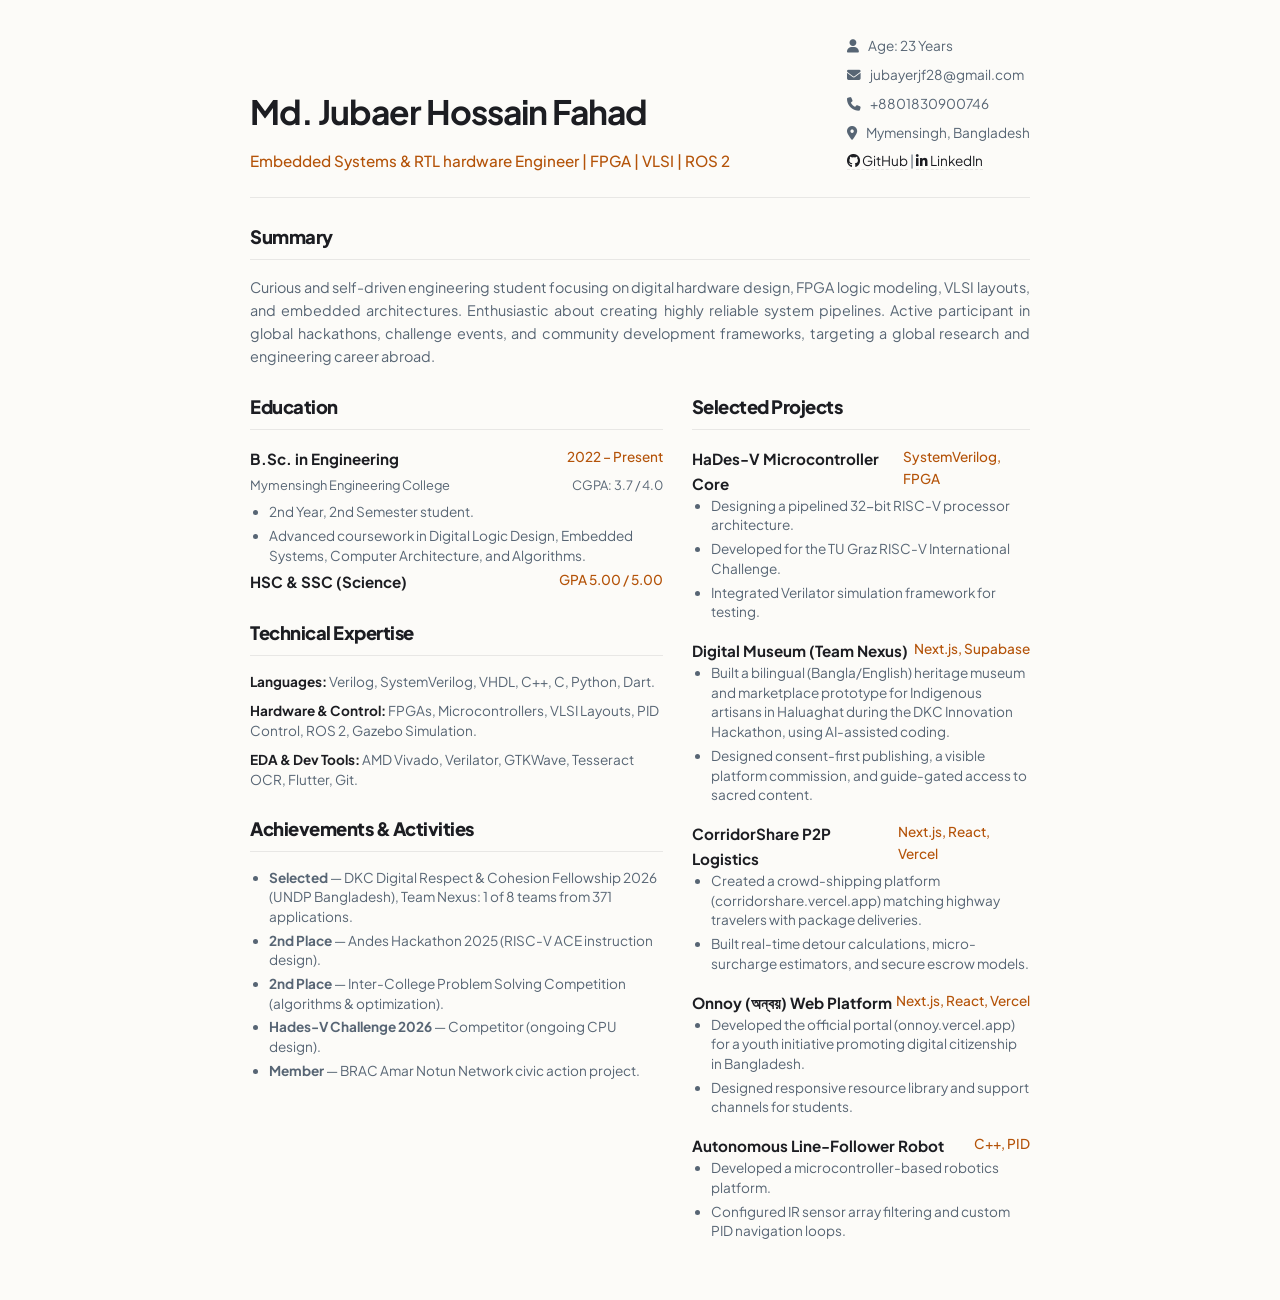
==== commit 46456deb: "Add DKC fellowship and Digital Museum to timeline, projects and CV; correct Andes placement wording" ====
--- a/cv_print.html
+++ b/cv_print.html
@@ -168,6 +168,7 @@
         <div class="cv-section" style="margin-bottom: 0;">
           <div class="cv-section-title">Achievements & Activities</div>
           <ul class="cv-item-bullets">
+            <li><strong>Selected</strong> — DKC Digital Respect &amp; Cohesion Fellowship 2026 (UNDP Bangladesh), Team Nexus: 1 of 8 teams from 371 applications.</li>
             <li><strong>2nd Place</strong> — Andes Hackathon 2025 (RISC-V ACE instruction design).</li>
             <li><strong>2nd Place</strong> — Inter-College Problem Solving Competition (algorithms & optimization).</li>
             <li><strong>Hades-V Challenge 2026</strong> — Competitor (ongoing CPU design).</li>
@@ -194,6 +195,17 @@
 
           <div class="cv-item">
             <div class="cv-item-header">
+              <span>Digital Museum (Team Nexus)</span>
+              <span>Next.js, Supabase</span>
+            </div>
+            <ul class="cv-item-bullets">
+              <li>Built a bilingual (Bangla/English) heritage museum and marketplace prototype for Indigenous artisans in Haluaghat during the DKC Innovation Hackathon, using AI-assisted coding.</li>
+              <li>Designed consent-first publishing, a visible platform commission, and guide-gated access to sacred content.</li>
+            </ul>
+          </div>
+
+          <div class="cv-item">
+            <div class="cv-item-header">
               <span>CorridorShare P2P Logistics</span>
               <span>Next.js, React, Vercel</span>
             </div>
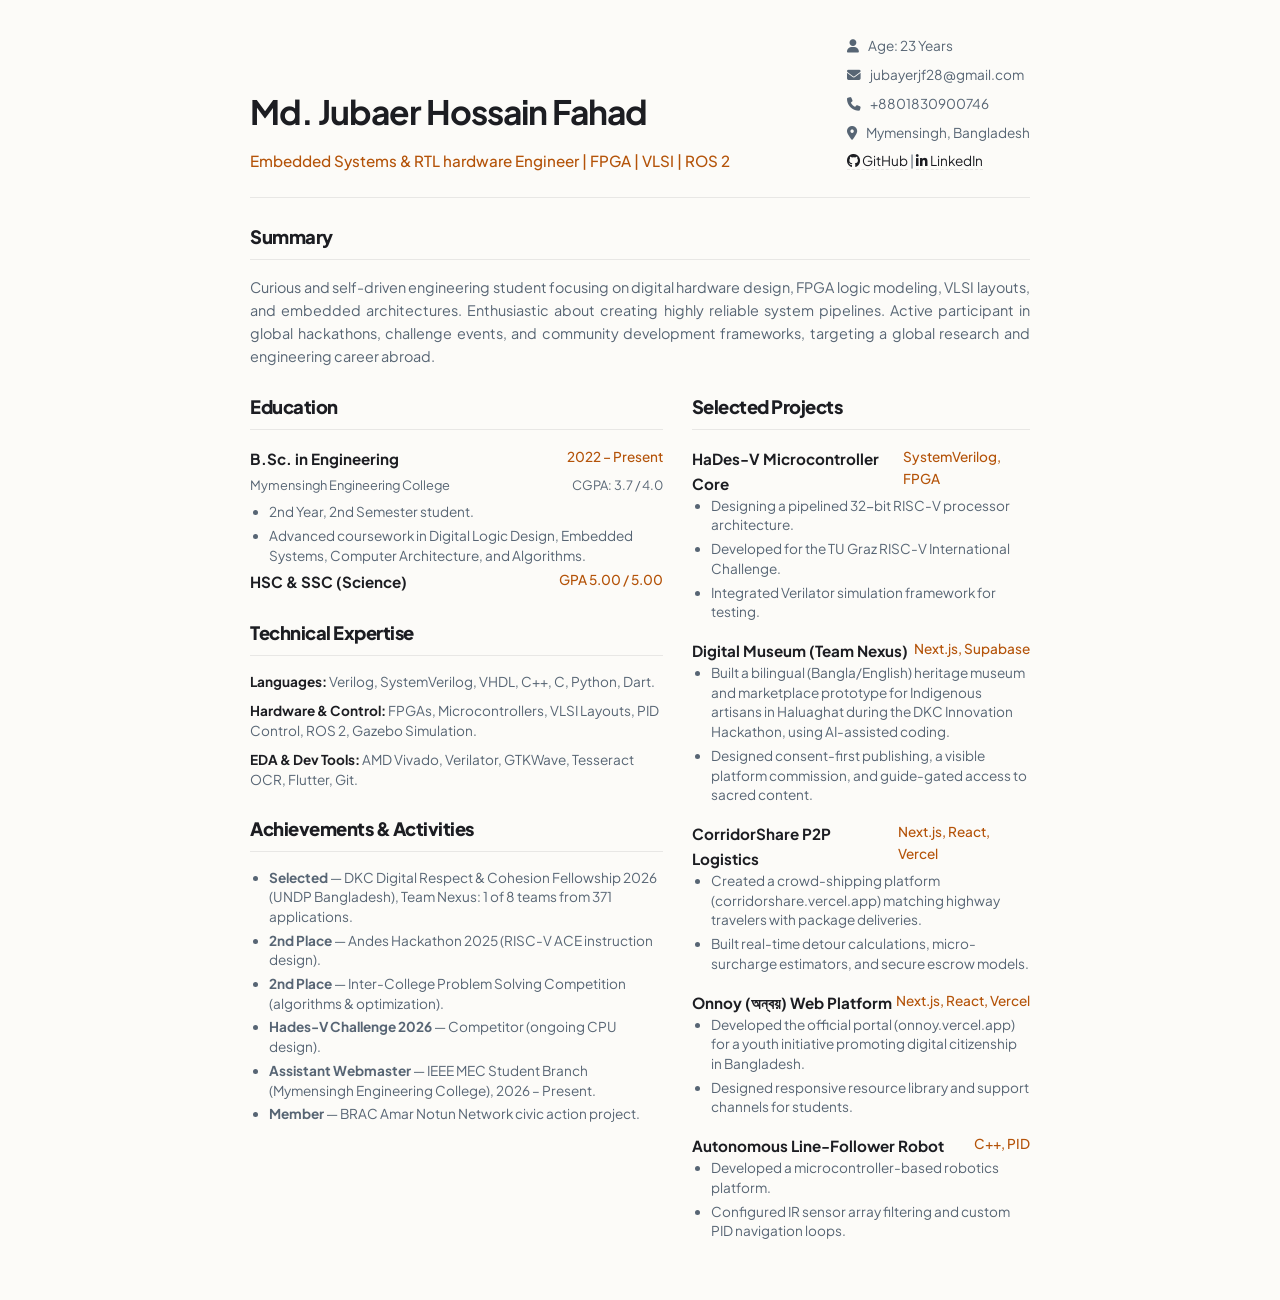
==== commit 7a597c7f: "Add IEEE MEC Student Branch Assistant Webmaster role to timeline, ticker and CV" ====
--- a/cv_print.html
+++ b/cv_print.html
@@ -172,6 +172,7 @@
             <li><strong>2nd Place</strong> — Andes Hackathon 2025 (RISC-V ACE instruction design).</li>
             <li><strong>2nd Place</strong> — Inter-College Problem Solving Competition (algorithms & optimization).</li>
             <li><strong>Hades-V Challenge 2026</strong> — Competitor (ongoing CPU design).</li>
+            <li><strong>Assistant Webmaster</strong> — IEEE MEC Student Branch (Mymensingh Engineering College), 2026 – Present.</li>
             <li><strong>Member</strong> — BRAC Amar Notun Network civic action project.</li>
           </ul>
         </div>
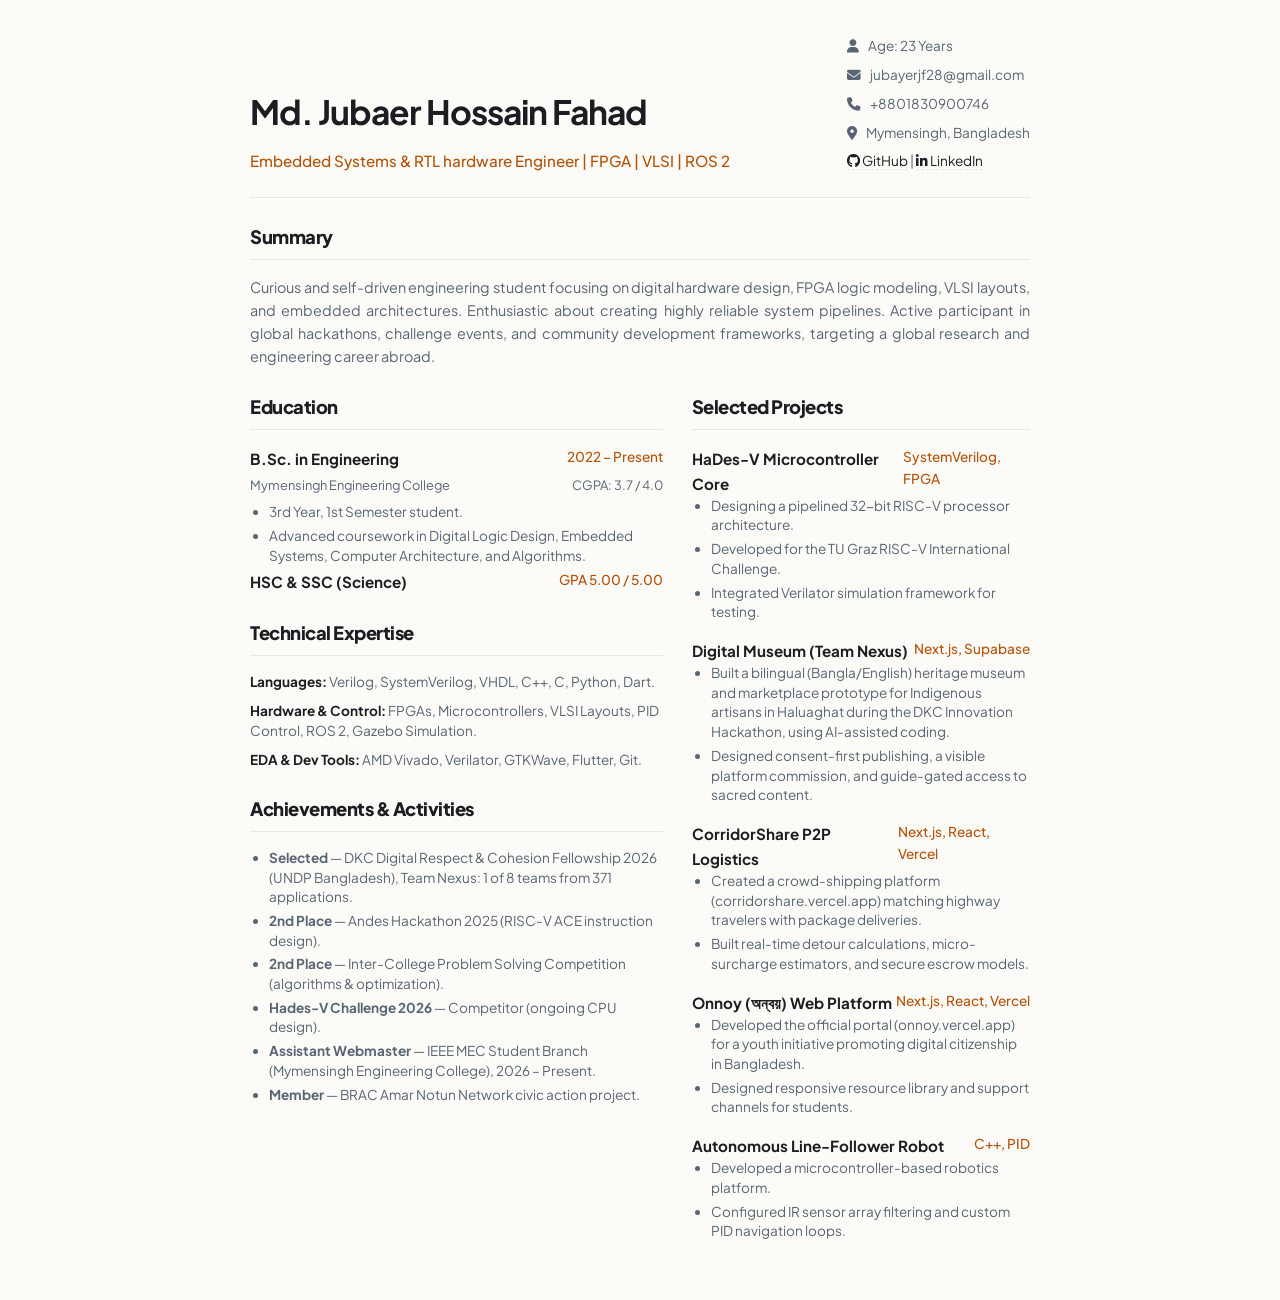
==== commit 219e79ee: "Update term to 3rd year 1st semester, unify headline, remove trading bot project" ====
--- a/cv_print.html
+++ b/cv_print.html
@@ -140,7 +140,7 @@
               <span>CGPA: 3.7 / 4.0</span>
             </div>
             <ul class="cv-item-bullets">
-              <li>2nd Year, 2nd Semester student.</li>
+              <li>3rd Year, 1st Semester student.</li>
               <li>Advanced coursework in Digital Logic Design, Embedded Systems, Computer Architecture, and Algorithms.</li>
             </ul>
           </div>
@@ -161,7 +161,7 @@
             <strong>Hardware & Control:</strong> FPGAs, Microcontrollers, VLSI Layouts, PID Control, ROS 2, Gazebo Simulation.
           </div>
           <div class="cv-skills-category">
-            <strong>EDA & Dev Tools:</strong> AMD Vivado, Verilator, GTKWave, Tesseract OCR, Flutter, Git.
+            <strong>EDA & Dev Tools:</strong> AMD Vivado, Verilator, GTKWave, Flutter, Git.
           </div>
         </div>
 
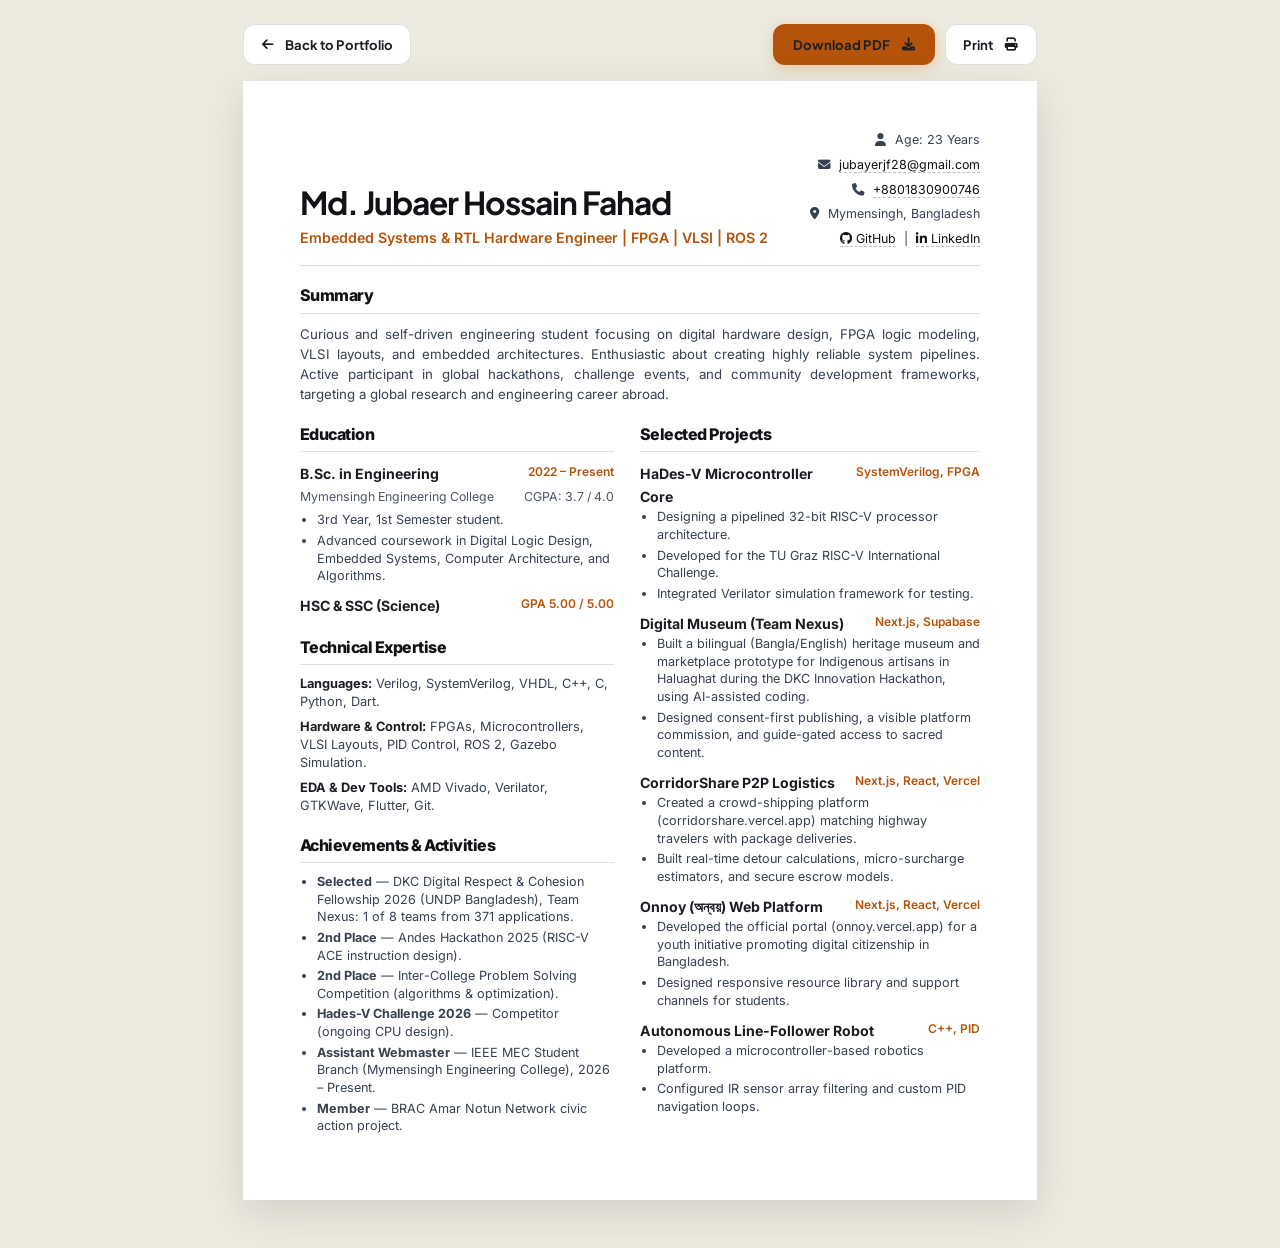
==== commit 45872fb3: "Add downloadable 1-page PDF CV and update download links" ====
--- a/cv_print.html
+++ b/cv_print.html
@@ -12,108 +12,217 @@
   <link rel="stylesheet" href="styles.css">
   
   <style>
-    body {
-      background: #fcfbf8 !important; /* Cream paper white for light theme */
+    @page {
+      size: A4;
+      margin: 0;
+    }
+
+    html, body {
+      background: #ffffff !important;
       color: #111216 !important;
       padding: 0 !important;
       margin: 0 !important;
+      -webkit-print-color-adjust: exact !important;
+      print-color-adjust: exact !important;
+      font-family: "Inter", "Plus Jakarta Sans", sans-serif;
+    }
+
+    body {
       display: flex;
-      justify-content: center;
-      align-items: flex-start;
-      min-height: 100vh;
-      font-family: "Plus Jakarta Sans", sans-serif;
+      flex-direction: column;
+      justify-content: flex-start;
+      align-items: center;
+      min-height: auto !important;
     }
     
     .cv-paper {
-      width: 100% !important;
-      max-width: 850px !important;
-      background: #fcfbf8 !important;
+      width: 210mm !important;
+      max-width: 210mm !important;
+      background: #ffffff !important;
       border: none !important;
       border-radius: 0 !important;
-      padding: 2.2rem !important; /* Slightly reduced padding */
+      padding: 13mm 15mm !important;
       box-shadow: none !important;
+      box-sizing: border-box !important;
     }
 
     .cv-header {
-      padding-bottom: 1.5rem !important;
-      margin-bottom: 1.5rem !important;
-      gap: 1rem !important;
+      display: flex !important;
+      flex-direction: row !important;
+      justify-content: space-between !important;
+      align-items: flex-end !important;
+      padding-bottom: 0.95rem !important;
+      margin-bottom: 1.05rem !important;
+      gap: 1.2rem !important;
+      border-bottom: 1.5px solid rgba(0, 0, 0, 0.14) !important;
     }
 
     .cv-name-title h2 {
-      font-size: 2.1rem !important;
+      font-size: 1.98rem !important;
+      line-height: 1.15 !important;
+      color: #111216 !important;
+    }
+
+    .cv-name-title p {
+      font-size: 0.89rem !important;
+      margin-top: 0.35rem !important;
+      color: #b45309 !important;
+      font-weight: 600 !important;
+    }
+
+    .cv-meta {
+      font-size: 0.78rem !important;
+      gap: 0.25rem !important;
+      text-align: right !important;
+      align-items: flex-end !important;
+      color: #374151 !important;
+    }
+
+    .cv-meta a {
+      color: #111216 !important;
+      text-decoration: none !important;
+      border-bottom: 1px dashed rgba(0, 0, 0, 0.25) !important;
     }
 
     .cv-section {
-      margin-bottom: 1.5rem !important; /* Reduced section margins */
+      margin-bottom: 1rem !important;
     }
 
     .cv-section-title {
-      font-size: 1.15rem !important;
-      padding-bottom: 0.4rem !important;
-      margin-bottom: 1rem !important;
+      font-size: 1rem !important;
+      padding-bottom: 0.28rem !important;
+      margin-bottom: 0.6rem !important;
+      border-bottom: 1px solid rgba(0, 0, 0, 0.12) !important;
+      color: #111216 !important;
     }
 
     .cv-summary {
-      font-size: 0.9rem !important;
-      line-height: 1.6 !important;
+      font-size: 0.83rem !important;
+      line-height: 1.52 !important;
+      color: #374151 !important;
     }
 
     .cv-grid {
-      gap: 1.8rem !important; /* Slightly reduced column gap */
+      display: flex !important;
+      flex-direction: row !important;
+      align-items: flex-start !important;
+      gap: 1.6rem !important;
+    }
+
+    .cv-grid > div:first-child {
+      flex: 0.96 !important;
+      min-width: 0 !important;
+    }
+
+    .cv-grid > div:last-child {
+      flex: 1.04 !important;
+      min-width: 0 !important;
     }
 
     .cv-item {
-      margin-bottom: 1rem !important; /* Reduced item margins */
+      margin-bottom: 0.58rem !important;
     }
 
     .cv-item-header {
-      font-size: 0.95rem !important;
+      font-size: 0.88rem !important;
+      gap: 0.5rem !important;
+    }
+
+    .cv-item-header span:last-child {
+      font-size: 0.75rem !important;
+      white-space: nowrap !important;
+      color: #b45309 !important;
+      font-weight: 600 !important;
     }
 
     .cv-item-sub {
+      font-size: 0.77rem !important;
+      margin-top: 0.12rem !important;
+      margin-bottom: 0.25rem !important;
+      color: #4b5563 !important;
+    }
+
+    .cv-item-bullets {
+      padding-left: 1.05rem !important;
+    }
+
+    .cv-item-bullets li {
+      font-size: 0.79rem !important;
+      margin-bottom: 0.18rem !important;
+      line-height: 1.4 !important;
+      color: #374151 !important;
+    }
+
+    .cv-skills-category {
       font-size: 0.8rem !important;
-      margin-bottom: 0.4rem !important;
-    }
-
-    .cv-item-bullets li {
-      font-size: 0.85rem !important;
-      margin-bottom: 0.25rem !important;
-      line-height: 1.45 !important;
-    }
-
-    .cv-skills-category {
-      font-size: 0.85rem !important;
-      margin-bottom: 0.6rem !important;
-      line-height: 1.45 !important;
-    }
-
-    /* Print styling to optimize layout spacing */
+      margin-bottom: 0.42rem !important;
+      line-height: 1.42 !important;
+      color: #374151 !important;
+    }
+
+    .print-toolbar {
+      display: none;
+    }
+
+    /* Screen preview card subtle shadow & toolbar */
+    @media screen {
+      body {
+        background: #edeae0 !important;
+        padding: 1.5rem 1rem 3rem !important;
+      }
+      .print-toolbar {
+        display: flex;
+        justify-content: space-between;
+        align-items: center;
+        width: 210mm;
+        max-width: 100%;
+        margin-bottom: 1rem;
+        gap: 0.75rem;
+      }
+      .cv-paper {
+        box-shadow: 0 12px 40px rgba(0, 0, 0, 0.12) !important;
+      }
+    }
+
     @media print {
       body {
-        background: #ffffff !important;
-      }
-      .cv-paper {
-        background: #ffffff !important;
-        padding: 2rem !important;
+        display: block !important;
+        margin: 0 !important;
+        padding: 0 !important;
+      }
+      .print-toolbar {
+        display: none !important;
       }
     }
   </style>
 </head>
 <body>
+  <div class="print-toolbar">
+    <a href="index.html#cv" class="btn btn-secondary" style="padding: 0.55rem 1.1rem; font-size: 0.82rem; background: #ffffff; color: #1c1d22; border: 1px solid rgba(0,0,0,0.12);">
+      <i class="fa-solid fa-arrow-left"></i> Back to Portfolio
+    </a>
+    <div style="display: flex; gap: 0.6rem;">
+      <a href="Md_Jubaer_Hossain_Fahad_CV.pdf" download="Md_Jubaer_Hossain_Fahad_CV.pdf" class="btn btn-primary" style="padding: 0.55rem 1.2rem; font-size: 0.82rem;">
+        Download PDF <i class="fa-solid fa-download"></i>
+      </a>
+      <button onclick="window.print()" class="btn btn-secondary" style="padding: 0.55rem 1.1rem; font-size: 0.82rem; background: #ffffff; color: #1c1d22; border: 1px solid rgba(0,0,0,0.12);">
+        Print <i class="fa-solid fa-print"></i>
+      </button>
+    </div>
+  </div>
   <div class="cv-paper">
     <div class="cv-header">
       <div class="cv-name-title">
         <h2>Md. Jubaer Hossain Fahad</h2>
-        <p>Embedded Systems & RTL hardware Engineer | FPGA | VLSI | ROS 2</p>
+        <p>Embedded Systems &amp; RTL Hardware Engineer | FPGA | VLSI | ROS 2</p>
       </div>
       <div class="cv-meta">
-        <div><i class="fa-solid fa-user" style="margin-right: 0.4rem;"></i> Age: 23 Years</div>
-        <div><i class="fa-solid fa-envelope" style="margin-right: 0.4rem;"></i> jubayerjf28@gmail.com</div>
-        <div><i class="fa-solid fa-phone" style="margin-right: 0.4rem;"></i> +8801830900746</div>
-        <div><i class="fa-solid fa-location-dot" style="margin-right: 0.4rem;"></i> Mymensingh, Bangladesh</div>
+        <div><i class="fa-solid fa-user" style="margin-right: 0.35rem;"></i> Age: 23 Years</div>
+        <div><i class="fa-solid fa-envelope" style="margin-right: 0.35rem;"></i> <a href="mailto:jubayerjf28@gmail.com">jubayerjf28@gmail.com</a></div>
+        <div><i class="fa-solid fa-phone" style="margin-right: 0.35rem;"></i> <a href="tel:+8801830900746">+8801830900746</a></div>
+        <div><i class="fa-solid fa-location-dot" style="margin-right: 0.35rem;"></i> Mymensingh, Bangladesh</div>
         <div>
-          <a href="https://github.com/JFJubayer" target="_blank" rel="noopener noreferrer"><i class="fa-brands fa-github"></i> GitHub</a> | 
+          <a href="https://github.com/JFJubayer" target="_blank" rel="noopener noreferrer"><i class="fa-brands fa-github"></i> GitHub</a> &nbsp;|&nbsp; 
           <a href="https://linkedin.com/in/jubaer-fahad-0aabab33a" target="_blank" rel="noopener noreferrer"><i class="fa-brands fa-linkedin-in"></i> LinkedIn</a>
         </div>
       </div>
@@ -144,9 +253,9 @@
               <li>Advanced coursework in Digital Logic Design, Embedded Systems, Computer Architecture, and Algorithms.</li>
             </ul>
           </div>
-          <div class="cv-item" style="margin-top: -0.75rem;">
-            <div class="cv-item-header">
-              <span>HSC & SSC (Science)</span>
+          <div class="cv-item" style="margin-bottom: 0;">
+            <div class="cv-item-header">
+              <span>HSC &amp; SSC (Science)</span>
               <span>GPA 5.00 / 5.00</span>
             </div>
           </div>
--- a/styles.css
+++ b/styles.css
@@ -2031,6 +2031,9 @@
   margin-top: 3.5rem;
   display: flex;
   justify-content: center;
+  align-items: center;
+  gap: 1rem;
+  flex-wrap: wrap;
 }
 
 @media (max-width: 480px) {
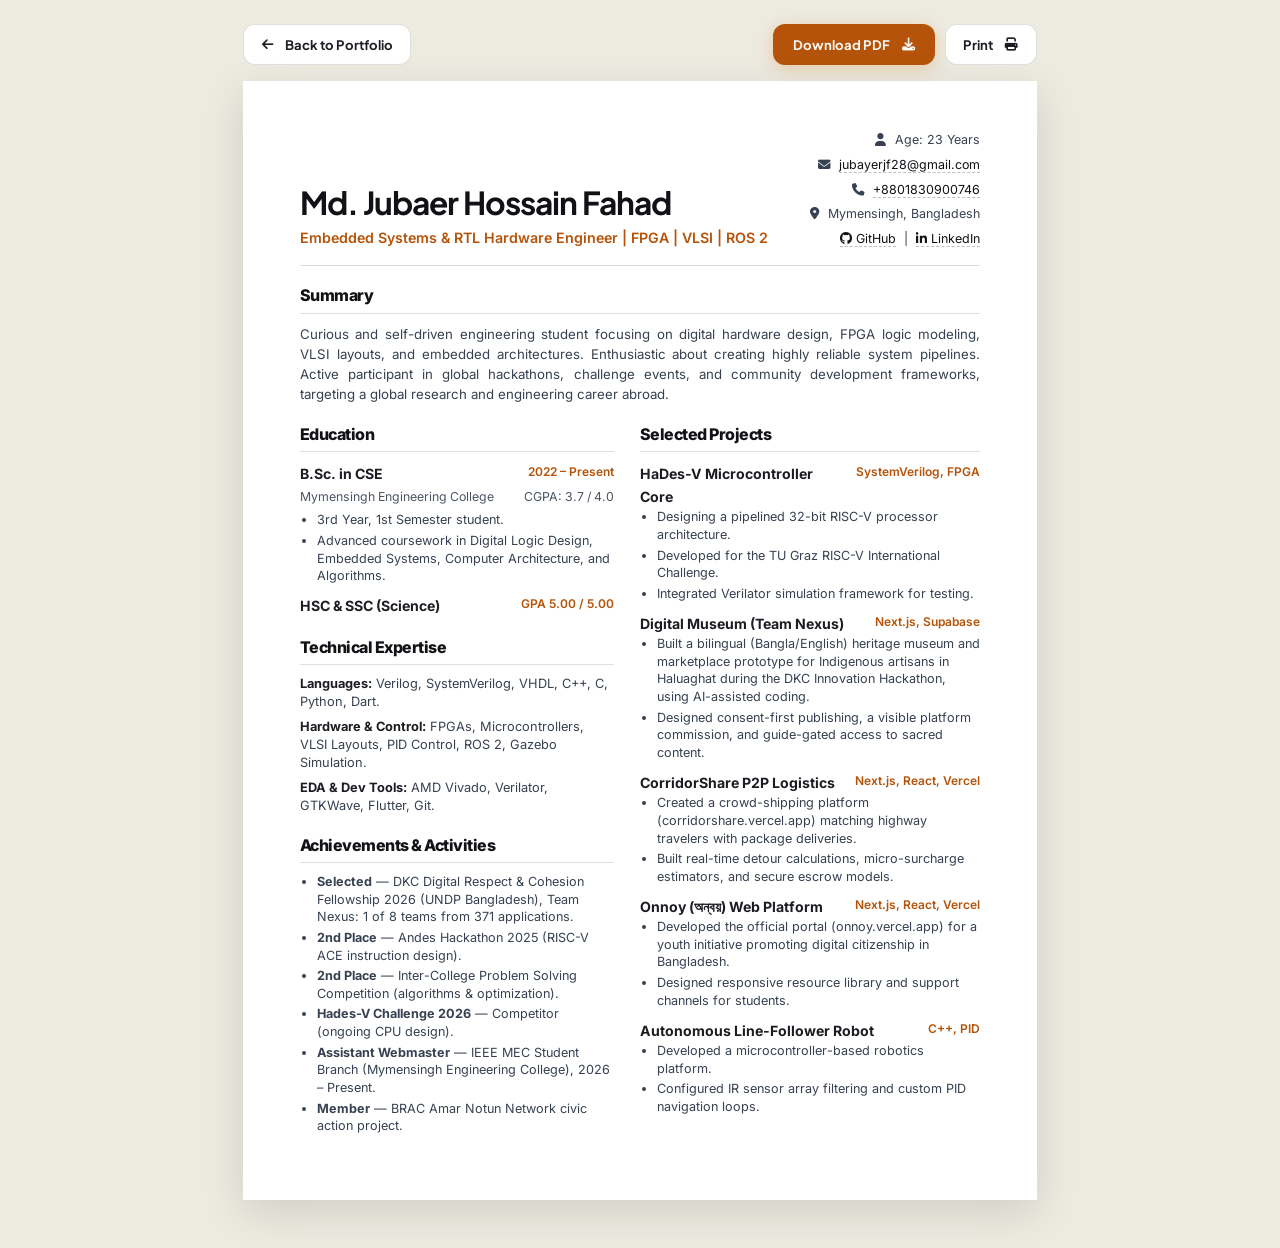
==== commit 75e1ab94: "Add Hadi-V and Swadheen-SoC project, link project repos, set degree to CSE - New project card for th" ====
--- a/cv_print.html
+++ b/cv_print.html
@@ -241,7 +241,7 @@
           <div class="cv-section-title">Education</div>
           <div class="cv-item">
             <div class="cv-item-header">
-              <span>B.Sc. in Engineering</span>
+              <span>B.Sc. in CSE</span>
               <span>2022 – Present</span>
             </div>
             <div class="cv-item-sub">
--- a/styles.css
+++ b/styles.css
@@ -42,6 +42,8 @@
   /* Dynamic Contrast Tokens */
   --badge-bg: rgba(0, 0, 0, 0.025);
   --badge-border: 1px solid rgba(0, 0, 0, 0.06);
+  --bar-track-bg: rgba(0, 0, 0, 0.07);
+  --bar-track-border: 1px solid rgba(0, 0, 0, 0.08);
   --dashed-border: 1px dashed rgba(0, 0, 0, 0.08);
   --border-heavy: 1.5px solid rgba(0, 0, 0, 0.08);
   --text-completed: rgba(0, 0, 0, 0.35);
@@ -74,6 +76,8 @@
   /* Dynamic Contrast Tokens */
   --badge-bg: rgba(255, 255, 255, 0.03);
   --badge-border: 1px solid rgba(255, 255, 255, 0.08);
+  --bar-track-bg: rgba(255, 255, 255, 0.06);
+  --bar-track-border: 1px solid rgba(255, 255, 255, 0.08);
   --dashed-border: 1px dashed rgba(255, 255, 255, 0.08);
   --border-heavy: 1.5px solid rgba(255, 255, 255, 0.08);
   --text-completed: rgba(255, 255, 255, 0.25);
@@ -147,10 +151,11 @@
   font-family: var(--font-body);
   font-size: 16px;
   -webkit-font-smoothing: antialiased;
+  overflow-x: clip;
 }
 
 body {
-  overflow-x: hidden;
+  overflow-x: clip;
   line-height: 1.65;
   background: var(--bg-base);
   position: relative;
@@ -342,14 +347,19 @@
 
 .btn-primary {
   background: var(--color-bronze);
-  color: var(--color-cream);
+  color: #fcfbf8;
   box-shadow: 0 4px 15px rgba(217, 119, 6, 0.25);
 }
 
 .btn-primary:hover {
-  background: #f59e0b; /* Lighter warm amber */
+  background: #d97706;
+  color: #ffffff;
   transform: translateY(-2px);
   box-shadow: 0 8px 25px rgba(217, 119, 6, 0.4);
+}
+
+.dark-theme .btn-primary:hover {
+  background: #f59e0b;
 }
 
 .btn-secondary {
@@ -367,12 +377,17 @@
 .btn-text {
   background: transparent;
   color: var(--color-bronze);
+  font-family: var(--font-heading);
+  font-size: 0.9rem;
   font-weight: 700;
   padding: 0.5rem 0;
+  border: none;
   border-bottom: 1.5px solid transparent;
   display: inline-flex;
   align-items: center;
   gap: 0.5rem;
+  cursor: pointer;
+  transition: var(--transition-fast);
 }
 
 .btn-text:hover {
@@ -405,14 +420,17 @@
   display: flex;
   justify-content: space-between;
   align-items: center;
+  gap: 1.25rem;
 }
 
 .logo {
   font-family: var(--font-heading);
-  font-size: 1.6rem;
+  font-size: 1.55rem;
   font-weight: 800;
   letter-spacing: -1px;
   color: var(--text-main);
+  white-space: nowrap;
+  flex-shrink: 0;
 }
 
 .logo span {
@@ -426,17 +444,23 @@
 @media (min-width: 1024px) {
   .nav-menu {
     display: flex;
-    gap: 2.2rem;
+    gap: clamp(0.85rem, 1.35vw, 1.65rem);
     align-items: center;
   }
 }
 
+.nav-menu .btn {
+  white-space: nowrap;
+  flex-shrink: 0;
+}
+
 .nav-link {
   font-weight: 600;
-  font-size: 0.9rem;
+  font-size: 0.87rem;
   color: var(--text-muted);
   position: relative;
   padding: 0.4rem 0;
+  white-space: nowrap;
 }
 
 .nav-link::after {
@@ -539,7 +563,7 @@
 .mobile-nav {
   position: fixed;
   top: 0;
-  right: -100%;
+  right: 0;
   height: 100vh;
   width: 100%;
   max-width: 280px;
@@ -548,63 +572,69 @@
   z-index: 999;
   display: flex;
   flex-direction: column;
-  justify-content: center;
-  align-items: center;
-  gap: 2rem;
+  justify-content: flex-start;
+  align-items: center;
+  gap: 1.15rem;
+  padding: 5.5rem 1.5rem 2.5rem;
+  overflow-y: auto;
   box-shadow: -10px 0 35px var(--shadow-header);
-  transition: var(--transition-normal);
+  transform: translateX(100%);
+  visibility: hidden;
+  transition: transform var(--transition-normal), visibility var(--transition-normal);
 }
 
 .mobile-nav.active {
-  right: 0;
+  transform: translateX(0);
+  visibility: visible;
 }
 
 .mobile-nav .nav-link {
-  font-size: 1.25rem;
-}
-
-/* Floating CV Resume link button */
+  font-size: 1.15rem;
+}
+
+/* Floating CV Download button */
 .fab-cv {
   position: fixed;
   bottom: 2rem;
   right: 2rem;
-  z-index: 99;
-  width: 50px;
-  height: 50px;
+  z-index: 990;
+  width: 52px;
+  height: 52px;
   border-radius: 50%;
   background: var(--color-bronze);
-  box-shadow: 0 4px 20px var(--color-bronze-glow);
+  box-shadow: 0 6px 24px rgba(180, 83, 9, 0.35);
   display: flex;
   align-items: center;
   justify-content: center;
-  color: var(--color-cream);
+  color: #fcfbf8;
   font-size: 1.25rem;
   cursor: pointer;
   transition: var(--transition-normal);
   border: none;
-  opacity: 0;
-  transform: translateY(20px) scale(0.8);
-  pointer-events: none;
-}
-
-.fab-cv.visible {
   opacity: 1;
   transform: translateY(0) scale(1);
   pointer-events: auto;
 }
 
 .fab-cv:hover {
+  background: #d97706;
+  color: #ffffff;
+  transform: translateY(-4px) scale(1.06);
+  box-shadow: 0 10px 28px rgba(217, 119, 6, 0.45);
+}
+
+.dark-theme .fab-cv:hover {
   background: #f59e0b;
-  transform: translateY(-4px) scale(1.05);
-  box-shadow: 0 8px 25px rgba(217, 119, 6, 0.4);
 }
 
 .fab-tooltip {
   position: absolute;
-  right: 65px;
-  background: var(--bg-panel);
-  color: var(--text-main);
-  padding: 0.5rem 1rem;
+  right: 64px;
+  background: var(--bg-surface);
+  color: var(--text-main);
+  padding: 0.5rem 0.95rem;
+  font-family: var(--font-heading);
+  font-weight: 600;
   font-size: 0.78rem;
   border-radius: var(--border-radius-sm);
   white-space: nowrap;
@@ -612,7 +642,8 @@
   transform: translateX(10px);
   transition: var(--transition-fast);
   pointer-events: none;
-  border: 1px solid rgba(255, 255, 255, 0.08);
+  border: var(--panel-border);
+  box-shadow: 0 6px 20px rgba(0, 0, 0, 0.15);
 }
 
 .fab-cv:hover .fab-tooltip {
@@ -717,6 +748,11 @@
   padding-right: 5px;
 }
 
+@keyframes cursor-blink {
+  0%, 100% { border-color: var(--color-bronze); }
+  50% { border-color: transparent; }
+}
+
 .hero-tagline {
   font-size: clamp(1.1rem, 2.5vw, 1.35rem);
   color: var(--text-muted);
@@ -836,7 +872,6 @@
   max-width: 320px;
   aspect-ratio: 1;
   border-radius: var(--border-radius-lg);
-  overflow: hidden;
   box-shadow: 0 20px 45px rgba(0, 0, 0, 0.3);
 }
 
@@ -1051,6 +1086,20 @@
   gap: 2.5rem;
 }
 
+.skill-card-icon {
+  width: 46px;
+  height: 46px;
+  border-radius: 12px;
+  background: var(--color-accent-soft);
+  border: 1px solid rgba(217, 119, 6, 0.2);
+  display: inline-flex;
+  align-items: center;
+  justify-content: center;
+  color: var(--color-bronze);
+  font-size: 1.2rem;
+  margin-bottom: 1.15rem;
+}
+
 .skill-card h3 {
   font-size: 1.4rem;
   margin-bottom: 1.5rem;
@@ -1087,11 +1136,11 @@
 }
 
 .skill-bar {
-  height: 6px;
-  background: rgba(255, 255, 255, 0.04);
+  height: 7px;
+  background: var(--bar-track-bg);
   border-radius: 10px;
   overflow: hidden;
-  border: 1px solid rgba(255, 255, 255, 0.05);
+  border: var(--bar-track-border);
 }
 
 .skill-progress {
@@ -1143,11 +1192,11 @@
 }
 
 .sim-tab-btn {
-  background: rgba(255, 255, 255, 0.02);
-  border: 1px solid rgba(255, 255, 255, 0.08);
+  background: var(--bg-panel);
+  border: var(--panel-border);
   border-radius: var(--border-radius-sm);
   color: var(--text-muted);
-  padding: 0.5rem 0.8rem;
+  padding: 0.5rem 0.85rem;
   font-family: var(--font-heading);
   font-size: 0.8rem;
   font-weight: 600;
@@ -1156,28 +1205,28 @@
 }
 
 .sim-tab-btn:hover {
-  background: rgba(255, 255, 255, 0.05);
-  color: var(--text-main);
-  border-color: rgba(255, 255, 255, 0.15);
+  background: var(--bg-panel-light);
+  color: var(--text-main);
+  border-color: rgba(217, 119, 6, 0.25);
 }
 
 .sim-tab-btn.active {
   background: var(--color-accent-soft);
   color: var(--color-bronze);
-  border-color: rgba(217, 119, 6, 0.25);
+  border-color: rgba(217, 119, 6, 0.35);
 }
 
 .sim-code-wrapper {
-  background: rgba(17, 18, 22, 0.7);
-  border: 1px solid rgba(255, 255, 255, 0.06);
+  background: #13151b;
+  border: 1px solid rgba(255, 255, 255, 0.08);
   border-radius: var(--border-radius-md);
-  padding: 0.8rem 1.2rem;
+  padding: 0.85rem 1.2rem;
   font-family: var(--font-mono);
   font-size: 0.78rem;
   color: #a5d6ff;
   overflow-x: auto;
   line-height: 1.55;
-  box-shadow: inset 0 0 10px rgba(0, 0, 0, 0.2);
+  box-shadow: inset 0 0 10px rgba(0, 0, 0, 0.25);
 }
 
 .waveform-screen {
@@ -1313,9 +1362,11 @@
   position: absolute;
   top: 1rem;
   right: 1rem;
-  background: var(--badge-bg);
-  border: var(--badge-border);
-  color: var(--text-muted);
+  z-index: 3;
+  background: rgba(15, 17, 23, 0.78);
+  border: 1px solid rgba(255, 255, 255, 0.16);
+  color: #e2e8f0;
+  backdrop-filter: blur(6px);
   padding: 0.25rem 0.75rem;
   border-radius: 30px;
   font-size: 0.72rem;
@@ -1325,9 +1376,9 @@
 }
 
 .project-status.ongoing {
-  background: var(--color-accent-soft);
-  color: var(--color-bronze);
-  border-color: rgba(217, 119, 6, 0.2);
+  background: rgba(217, 119, 6, 0.22);
+  color: #fbbf24;
+  border-color: rgba(245, 158, 11, 0.45);
 }
 
 .project-body {
@@ -1426,13 +1477,20 @@
   height: 14px;
   border-radius: 50%;
   background: var(--bg-base);
-  border: 2px solid var(--color-bronze);
+  border: 2.5px solid var(--color-bronze);
   position: absolute;
-  top: 2rem;
-  left: 50%;
-  margin-left: -7px;
+  top: 2.2rem;
   z-index: 10;
-  box-shadow: 0 0 10px rgba(217, 119, 6, 0.3);
+  box-shadow: 0 0 10px rgba(217, 119, 6, 0.35);
+}
+
+.timeline-item-left .timeline-dot {
+  right: -7px;
+  left: auto;
+}
+
+.timeline-item-right .timeline-dot {
+  left: -7px;
 }
 
 .timeline-card {
@@ -1475,8 +1533,11 @@
     padding-left: 3rem;
     padding-right: 0;
   }
-  .timeline-dot {
+  .timeline-item-left .timeline-dot,
+  .timeline-item-right .timeline-dot {
     left: 20px;
+    right: auto;
+    margin-left: -7px;
   }
 }
 
@@ -1852,6 +1913,21 @@
   display: block;
 }
 
+.academic-bio {
+  font-size: 1.02rem;
+  color: var(--text-muted);
+  line-height: 1.7;
+  text-align: justify;
+}
+
+.academic-bio p {
+  margin-bottom: 1.2rem;
+}
+
+.academic-bio strong {
+  color: var(--text-main);
+}
+
 .academic-coursework h4 {
   font-size: 1.15rem;
   margin-bottom: 1.5rem;
@@ -2062,16 +2138,16 @@
 .trajectory-board {
   display: flex;
   flex-direction: column;
-  gap: 3rem;
-  margin-bottom: 5rem;
+  gap: 2.25rem;
+  margin-bottom: 4.5rem;
 }
 
 .tree-canvas-container {
-  background: rgba(255, 255, 255, 0.01);
+  background: var(--bg-panel);
   border: var(--panel-border);
   border-radius: var(--border-radius-lg);
   padding: 1.5rem;
-  box-shadow: inset 0 0 20px rgba(0, 0, 0, 0.2);
+  box-shadow: inset 0 0 20px rgba(0, 0, 0, 0.12);
   display: flex;
   flex-direction: column;
   align-items: center;
@@ -2081,13 +2157,15 @@
 }
 
 .tree-canvas-container::before {
-  content: 'DRAG OR HOVER TO TILT 3D MODEL';
+  content: 'DRAG TO ROTATE 3D TREE · CLICK ANY BRANCH NODE OR TAB BELOW';
   position: absolute;
   bottom: 1rem;
   font-family: var(--font-mono);
   font-size: 0.65rem;
   color: var(--text-muted);
   letter-spacing: 1px;
+  text-align: center;
+  padding: 0 1rem;
 }
 
 #tree-canvas {
@@ -2106,6 +2184,55 @@
   #tree-canvas {
     height: 450px;
   }
+}
+
+/* Quick Track Selector Pills */
+.roadmap-track-tabs {
+  display: flex;
+  flex-wrap: wrap;
+  justify-content: center;
+  gap: 0.65rem;
+  max-width: 900px;
+  margin: 0 auto;
+}
+
+.roadmap-track-btn {
+  display: inline-flex;
+  align-items: center;
+  gap: 0.5rem;
+  padding: 0.6rem 1.1rem;
+  font-family: var(--font-heading);
+  font-size: 0.85rem;
+  font-weight: 600;
+  color: var(--text-muted);
+  background: var(--bg-panel);
+  border: var(--panel-border);
+  border-radius: 30px;
+  cursor: pointer;
+  transition: var(--transition-fast);
+}
+
+.roadmap-track-btn i {
+  color: var(--color-bronze);
+  font-size: 0.82rem;
+}
+
+.roadmap-track-btn:hover {
+  color: var(--text-main);
+  background: var(--bg-panel-light);
+  border-color: rgba(217, 119, 6, 0.3);
+  transform: translateY(-1px);
+}
+
+.roadmap-track-btn.active {
+  color: #fcfbf8;
+  background: var(--color-bronze);
+  border-color: var(--color-bronze);
+  box-shadow: 0 4px 14px rgba(180, 83, 9, 0.3);
+}
+
+.roadmap-track-btn.active i {
+  color: #fcfbf8;
 }
 
 /* Detailed Pane showing scholarship/career paths */
@@ -2136,6 +2263,7 @@
   color: var(--text-main);
   margin-bottom: 1rem;
   display: flex;
+  flex-wrap: wrap;
   align-items: center;
   gap: 0.5rem;
 }
@@ -2180,16 +2308,16 @@
 }
 
 .relevance-bar-wrap {
-  height: 6px;
-  background: rgba(255, 255, 255, 0.04);
+  height: 7px;
+  background: var(--bar-track-bg);
   border-radius: 10px;
   overflow: hidden;
-  border: 1px solid rgba(255, 255, 255, 0.05);
+  border: var(--bar-track-border);
 }
 
 .relevance-bar {
   height: 100%;
-  background: var(--color-bronze);
+  background: linear-gradient(90deg, var(--color-bronze), #fbbf24);
   border-radius: 10px;
   width: 0;
   transition: width 1.2s cubic-bezier(0.16, 1, 0.3, 1);
@@ -2251,7 +2379,77 @@
 }
 
 .roadmap-card {
-  /* Inherits card details but styles checklists */
+  display: grid;
+  grid-template-columns: 1fr;
+  gap: 1.5rem;
+}
+
+@media (min-width: 768px) {
+  .roadmap-card {
+    grid-template-columns: 220px 1fr;
+    gap: 2.5rem;
+    align-items: start;
+  }
+}
+
+.roadmap-phase-info {
+  display: flex;
+  flex-direction: column;
+  gap: 0.45rem;
+  padding-bottom: 1rem;
+  border-bottom: var(--panel-border);
+}
+
+@media (min-width: 768px) {
+  .roadmap-phase-info {
+    padding-bottom: 0;
+    padding-right: 1.5rem;
+    border-bottom: none;
+    border-right: var(--panel-border);
+  }
+}
+
+.roadmap-phase-num {
+  font-family: var(--font-mono);
+  font-size: 0.78rem;
+  font-weight: 700;
+  color: var(--color-bronze);
+  text-transform: uppercase;
+  letter-spacing: 1px;
+}
+
+.roadmap-phase-title {
+  font-size: 1.3rem;
+  color: var(--text-main);
+  letter-spacing: -0.5px;
+}
+
+.roadmap-phase-time {
+  display: inline-block;
+  align-self: flex-start;
+  font-family: var(--font-mono);
+  font-size: 0.75rem;
+  color: var(--text-muted);
+  background: var(--bg-panel);
+  border: var(--panel-border);
+  padding: 0.2rem 0.65rem;
+  border-radius: 20px;
+  margin-top: 0.25rem;
+}
+
+.roadmap-details {
+  display: flex;
+  flex-direction: column;
+  gap: 1.25rem;
+}
+
+.roadmap-strategy {
+  font-size: 0.9rem;
+  color: var(--text-muted);
+  font-style: italic;
+  border-left: 2.5px solid var(--color-bronze);
+  padding-left: 0.9rem;
+  margin-top: 0.25rem;
 }
 
 .roadmap-goals-list {
@@ -2794,3 +2992,121 @@
     transform: translateY(0);
   }
 }
+
+/* Article Reader Modal */
+.article-modal-overlay {
+  position: fixed;
+  inset: 0;
+  z-index: 1200;
+  background: rgba(11, 12, 16, 0.72);
+  backdrop-filter: blur(8px);
+  display: flex;
+  align-items: center;
+  justify-content: center;
+  padding: 1.5rem;
+  opacity: 0;
+  visibility: hidden;
+  transition: opacity 0.25s ease, visibility 0.25s ease;
+}
+
+.article-modal-overlay.active {
+  opacity: 1;
+  visibility: visible;
+}
+
+.article-modal-card {
+  background: var(--bg-surface);
+  border: var(--panel-border);
+  border-radius: var(--border-radius-lg);
+  max-width: 720px;
+  width: 100%;
+  max-height: 85vh;
+  overflow-y: auto;
+  padding: 2.5rem;
+  box-shadow: 0 25px 60px rgba(0, 0, 0, 0.45);
+  transform: translateY(16px);
+  transition: transform 0.25s ease;
+}
+
+.article-modal-overlay.active .article-modal-card {
+  transform: translateY(0);
+}
+
+.article-modal-header {
+  display: flex;
+  justify-content: space-between;
+  align-items: center;
+  gap: 1rem;
+  margin-bottom: 1rem;
+}
+
+.article-modal-meta {
+  display: flex;
+  flex-wrap: wrap;
+  gap: 1rem;
+  font-family: var(--font-mono);
+  font-size: 0.8rem;
+  color: var(--color-bronze);
+  font-weight: 600;
+}
+
+.article-modal-close {
+  width: 36px;
+  height: 36px;
+  border-radius: 50%;
+  border: var(--panel-border);
+  background: var(--bg-panel);
+  color: var(--text-main);
+  display: inline-flex;
+  align-items: center;
+  justify-content: center;
+  cursor: pointer;
+  font-size: 1rem;
+  transition: var(--transition-fast);
+  flex-shrink: 0;
+}
+
+.article-modal-close:hover {
+  background: var(--color-bronze);
+  color: #fcfbf8;
+  border-color: var(--color-bronze);
+}
+
+.article-modal-title {
+  font-size: clamp(1.4rem, 3vw, 1.85rem);
+  color: var(--text-main);
+  margin-bottom: 1.5rem;
+  line-height: 1.3;
+}
+
+.article-modal-body {
+  color: var(--text-muted);
+  font-size: 0.98rem;
+  line-height: 1.75;
+}
+
+.article-modal-body p {
+  margin-bottom: 1.15rem;
+}
+
+.article-modal-body h4 {
+  font-size: 1.1rem;
+  color: var(--text-main);
+  margin: 1.5rem 0 0.65rem;
+}
+
+.article-modal-body ul {
+  list-style: disc;
+  padding-left: 1.35rem;
+  margin-bottom: 1.15rem;
+}
+
+.article-modal-body li {
+  margin-bottom: 0.45rem;
+}
+
+@media (max-width: 600px) {
+  .article-modal-card {
+    padding: 1.65rem;
+  }
+}
